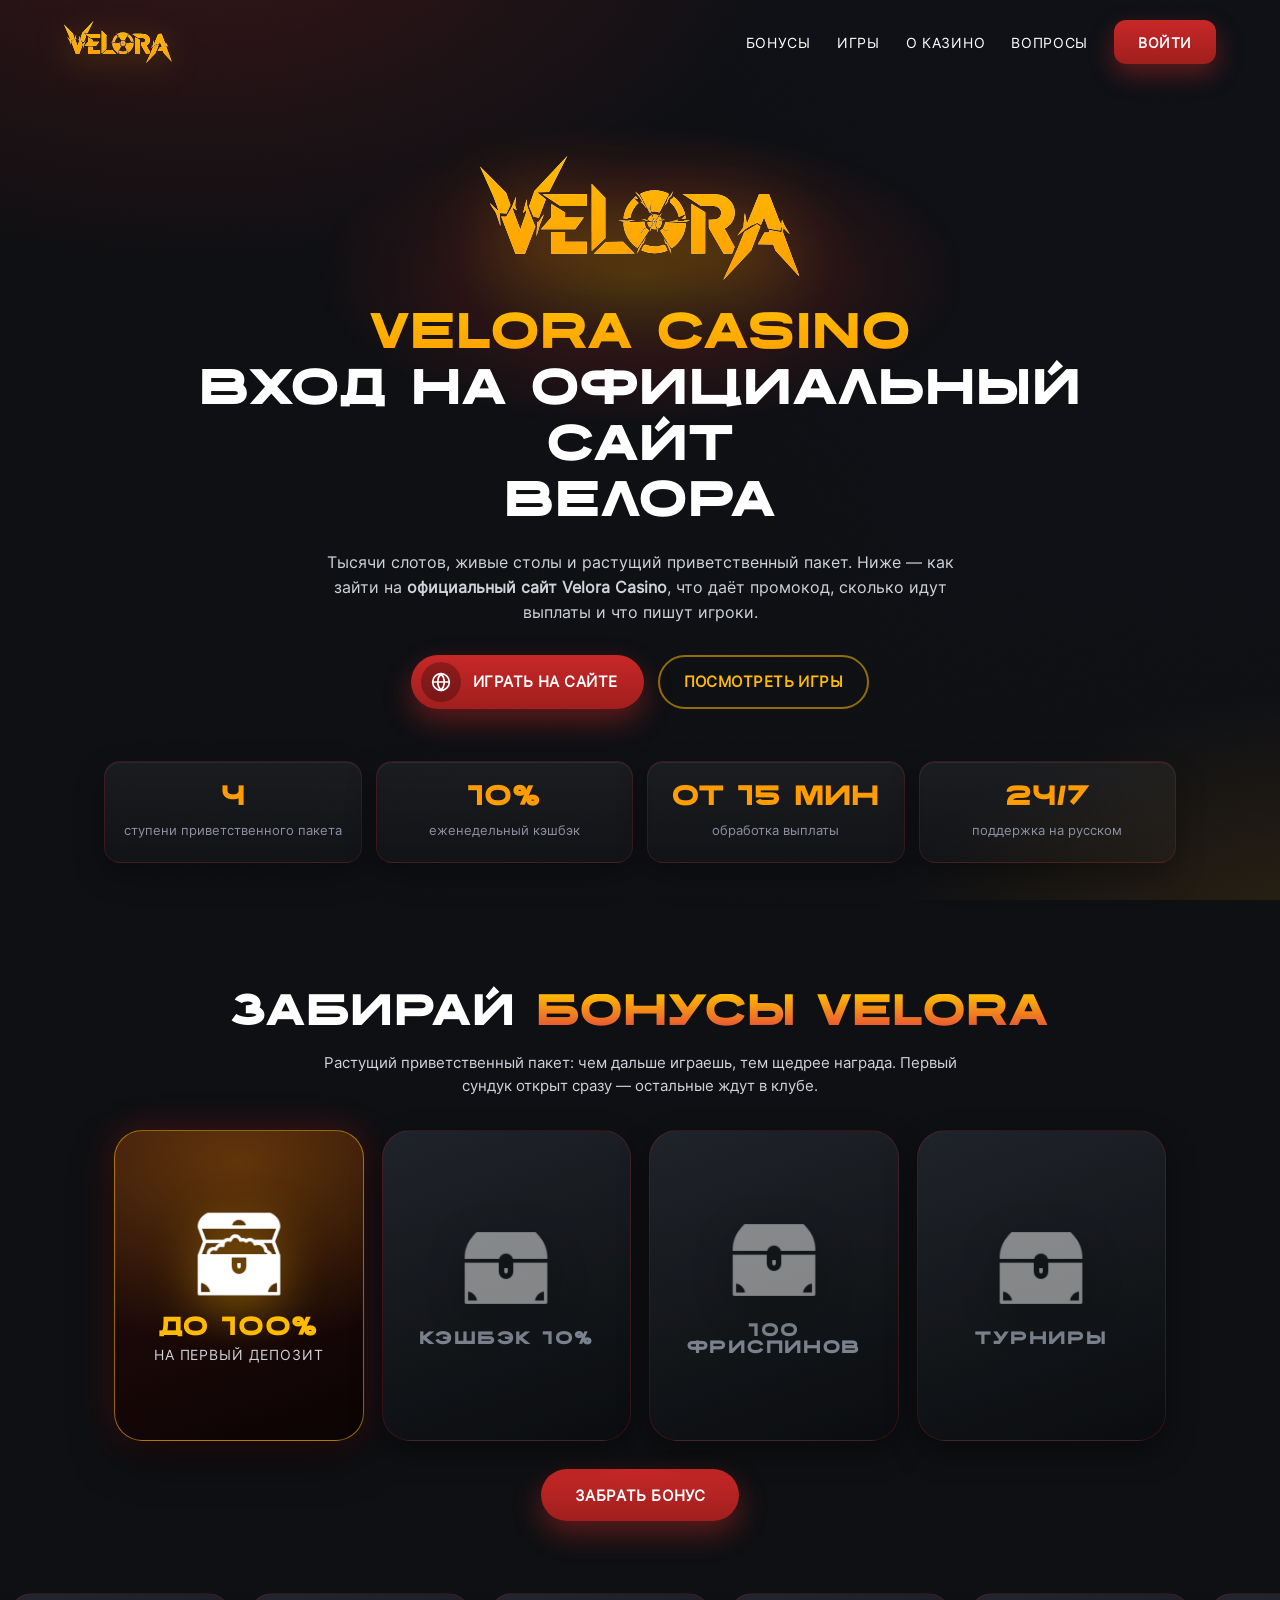
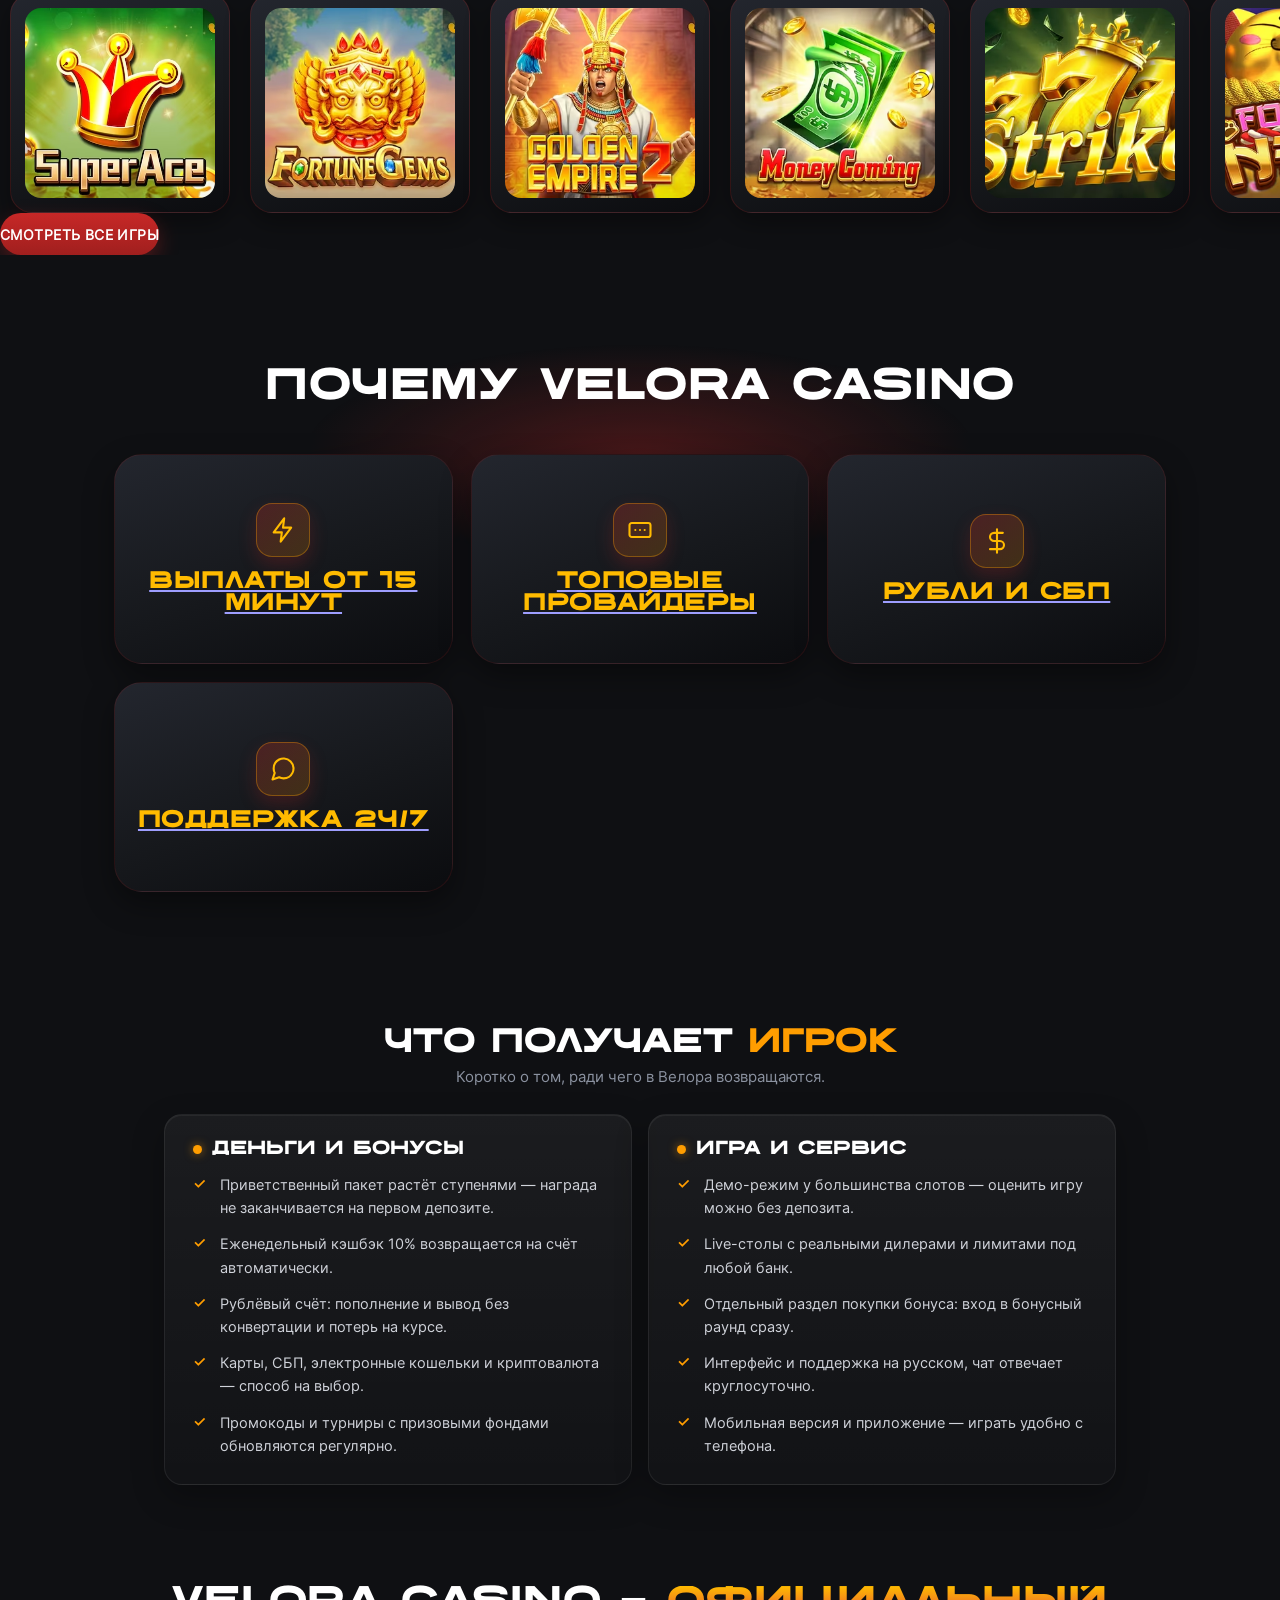
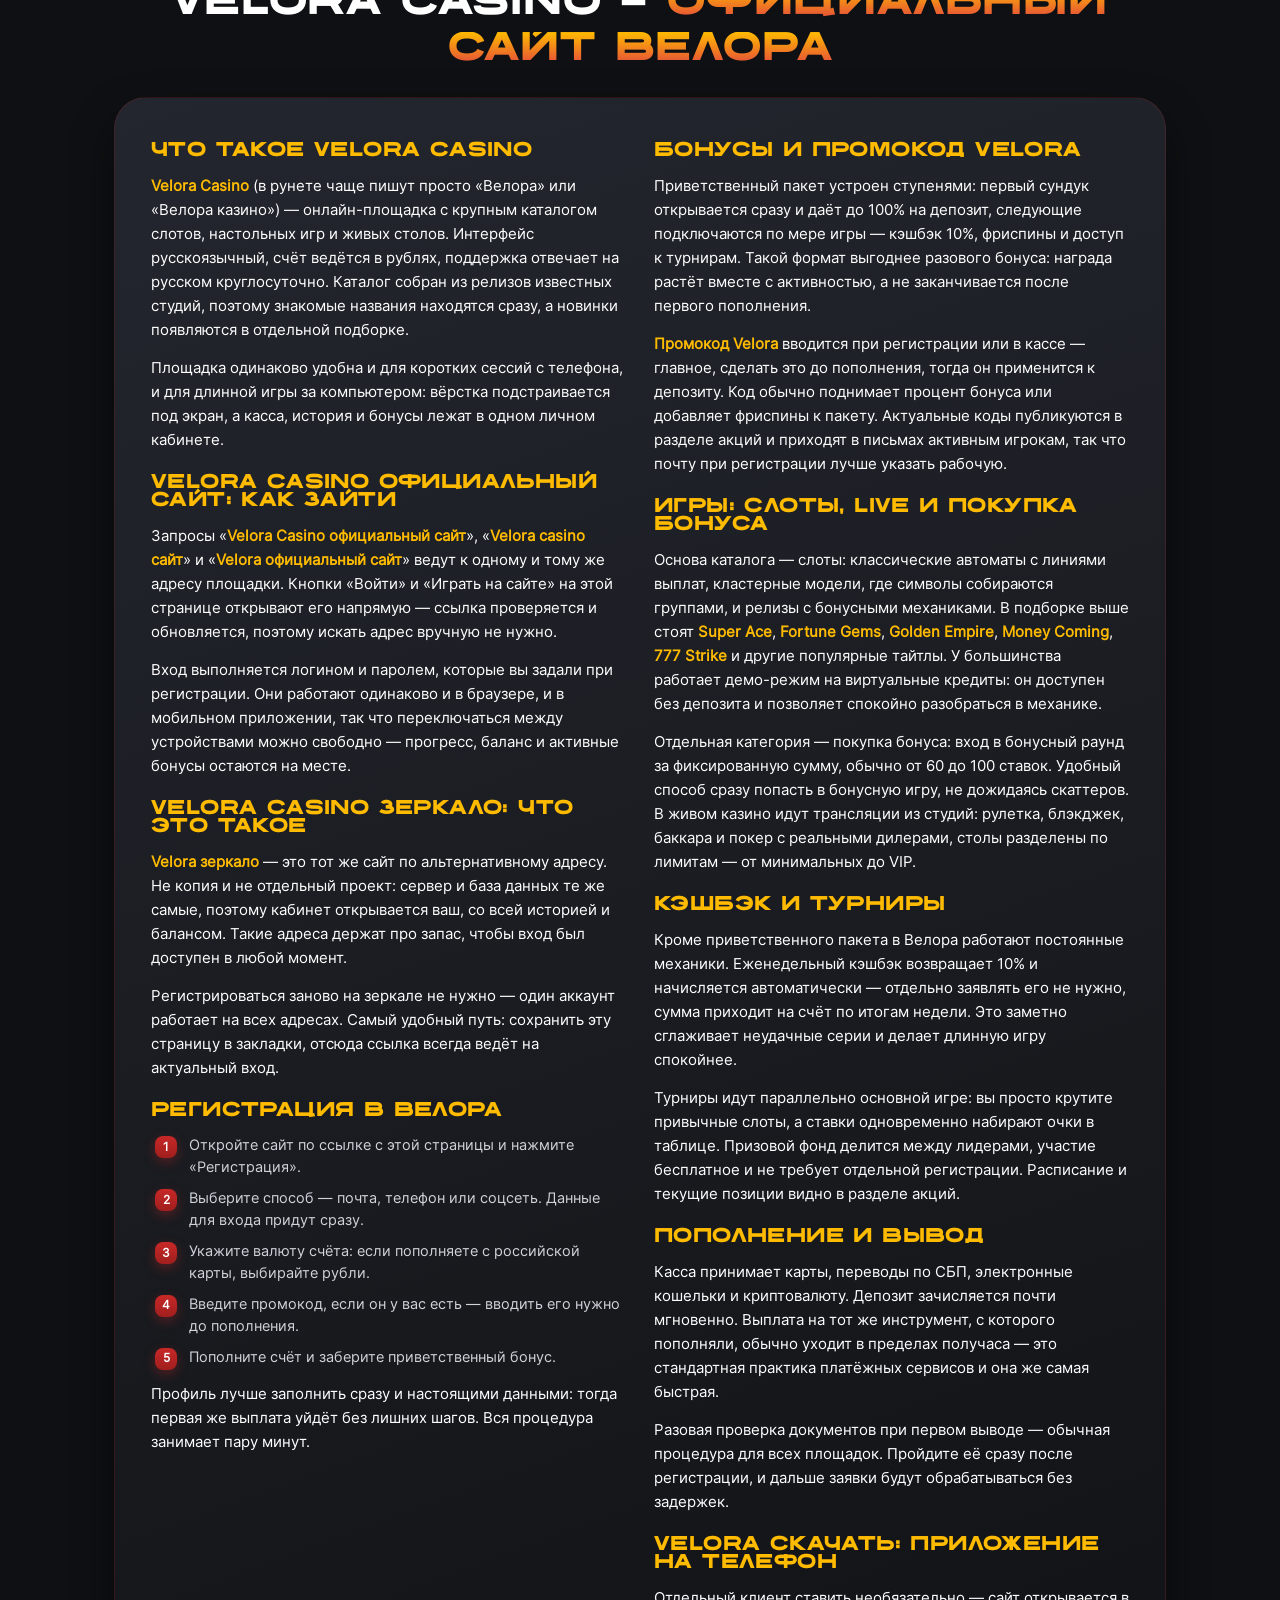
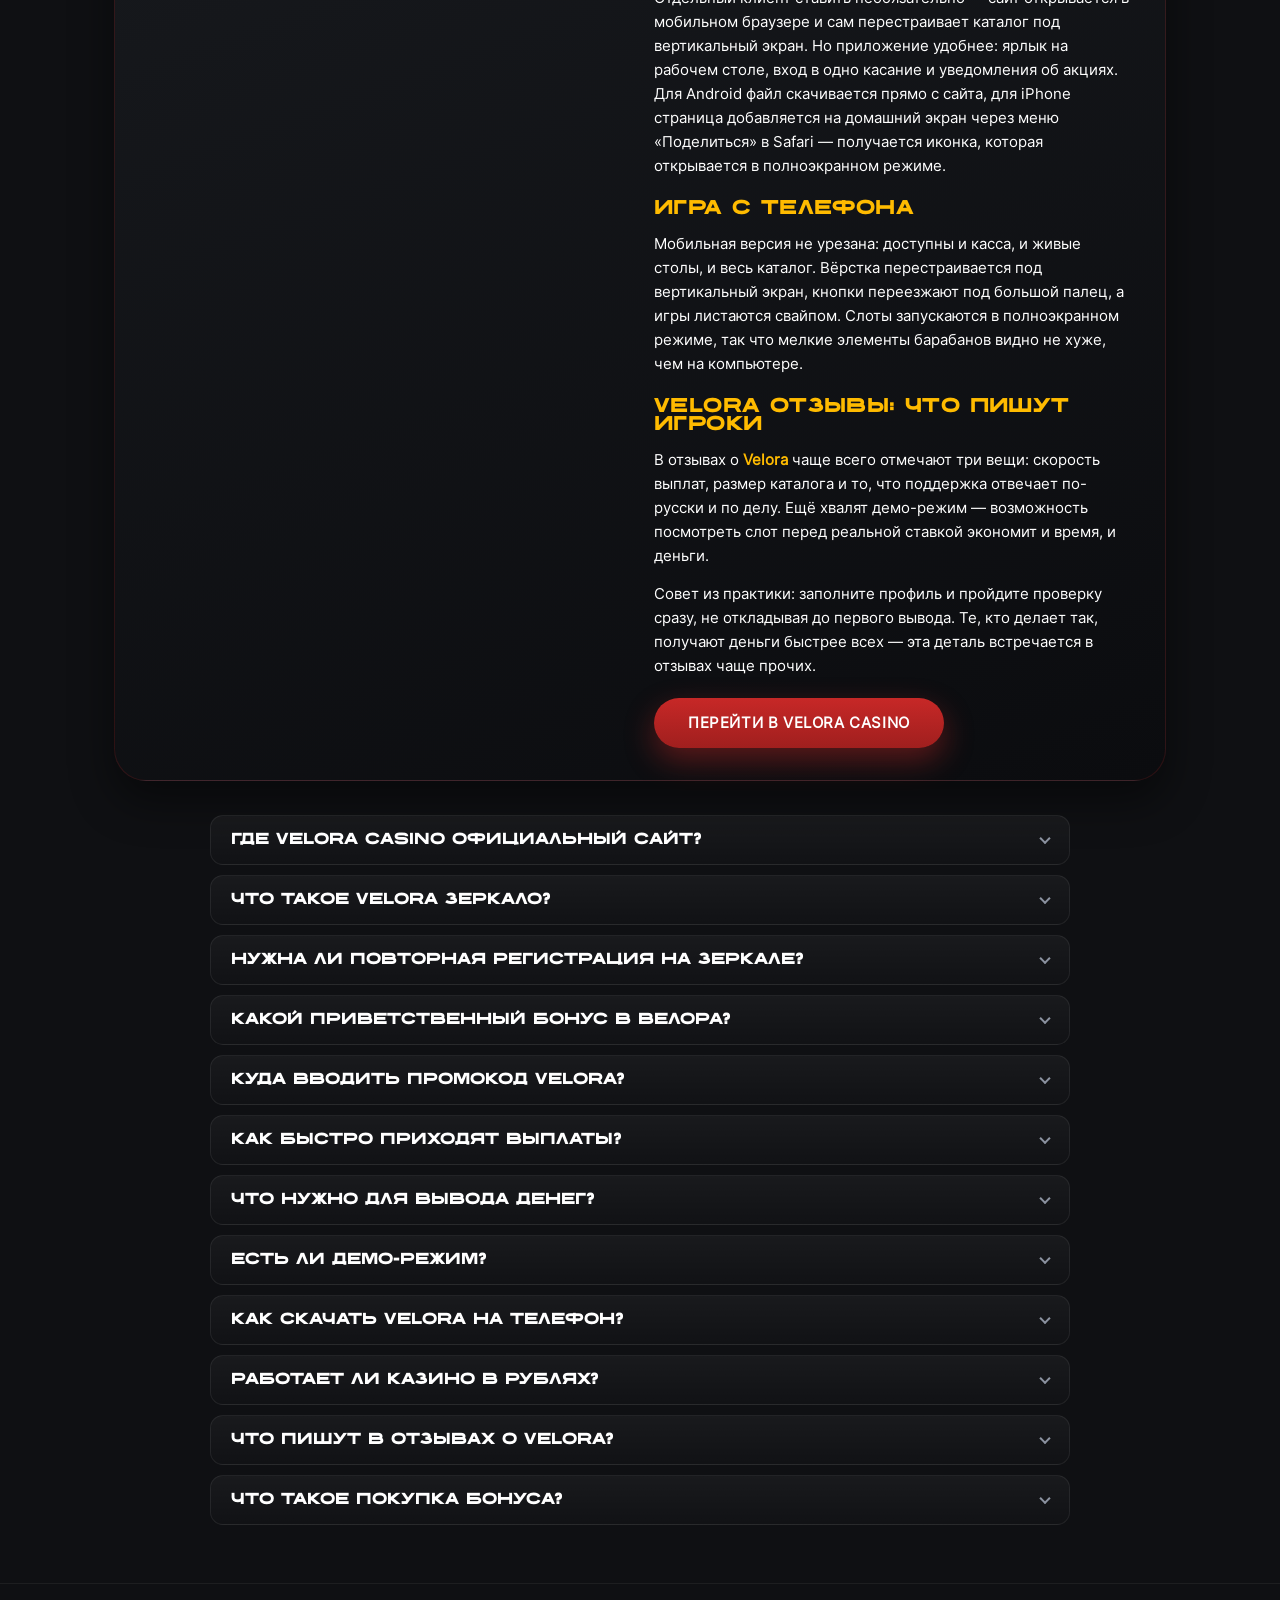
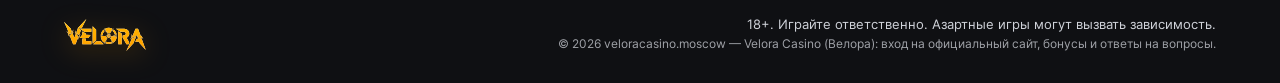
==== index.html @ 5953d952 "Velora Casino: вход на официальный сайт, бонусы и FAQ Пересборка на шаблоне Velora с новой компоновк" ====
<!DOCTYPE html>
<html lang="ru">
<head>
  <meta charset="utf-8" />
  <meta name="viewport" content="width=device-width, initial-scale=1" />
  <meta http-equiv="content-language" content="ru" />
  <meta name="format-detection" content="telephone=no" />
  <meta name="referrer" content="strict-origin-when-cross-origin" />

  <title>Velora Casino — вход на официальный сайт Велора, зеркало и бонус</title>
  <meta name="description" content="Velora Casino (Велора) — вход на официальный сайт и рабочее зеркало. Приветственный пакет, промокод Velora, кэшбэк 10%, быстрые выплаты от 15 минут, демо-режим и приложение. Отзывы игроков и ответы на вопросы. 18+." />
  <meta name="keywords" content="velora, velora casino, велора, велора казино, velora casino официальный сайт, velora официальный сайт, velora casino сайт, velora зеркало, velora casino зеркало, промокод velora, velora отзывы, velora скачать, вход velora" />
  <meta name="robots" content="index, follow, max-image-preview:large, max-snippet:-1" />
  <meta name="yandex" content="index, follow" />
  <meta name="theme-color" content="#0F1013" />
  <meta name="rating" content="mature" />
  <meta name="age-restriction" content="18+" />

  <link rel="canonical" href="https://veloracasino.moscow/" />
  <link rel="alternate" hreflang="ru" href="https://veloracasino.moscow/" />
  <link rel="alternate" hreflang="x-default" href="https://veloracasino.moscow/" />

  <meta property="og:type" content="website" />
  <meta property="og:site_name" content="Velora Casino" />
  <meta property="og:title" content="Velora Casino — вход на официальный сайт Велора" />
  <meta property="og:description" content="Официальный сайт Velora Casino: вход, зеркало, приветственный бонус, кэшбэк и быстрые выплаты. 18+." />
  <meta property="og:url" content="https://veloracasino.moscow/" />
  <meta property="og:image" content="https://veloracasino.moscow/assets/logo/wordmark.svg" />
  <meta property="og:locale" content="ru_RU" />

  <link rel="icon" href="assets/favicon.ico" />
  <link rel="apple-touch-icon" href="assets/logo/apple-touch-icon.png" />

  <link rel="stylesheet" href="css/tokens.css" />
  <link rel="stylesheet" href="css/palette-velora.css" />
  <link rel="stylesheet" href="css/style.css" />
  <link rel="stylesheet" href="css/extra.css" />
</head>
<body>

  <div class="page-bg" aria-hidden="true"></div>

  <div class="page">
    <header class="lb-header-logo">
      <a class="lb-header-logo__brand" href="#top" aria-label="Velora Casino — на главную">
        <img class="lb-header-logo__img" src="assets/logo/wordmark.svg" alt="Velora Casino — логотип" width="103" height="40" />
      </a>
      <nav class="lb-header-logo__nav" aria-label="Основное меню Velora">
        <a class="lb-header-logo__link" href="#bonus"      title="Бонусы Velora">Бонусы</a>
        <a class="lb-header-logo__link" href="#games"      title="Игры Velora">Игры</a>
        <a class="lb-header-logo__link" href="#advantages" title="О казино Velora">О казино</a>
        <a class="lb-header-logo__link" href="#faq"        title="Вопросы о Velora">Вопросы</a>
        <a class="lb-header-logo__btn"  href="https://playgame777.fit/8AOF9r" target="_blank" rel="nofollow noopener" title="Вход в Velora Casino">Войти</a>
      </nav>
    </header>

    <main class="page__main" id="top">

      <!-- ═══ Первый экран ═══ -->
      <section class="section section--tight" aria-label="Главная">
        <div class="lb-hero-official">
          <img class="lb-hero-official__logo" src="assets/logo/wordmark.svg" alt="Velora Casino — Велора Казино" width="320" height="124" fetchpriority="high" decoding="async" />
          <h1 class="lb-hero-official__title">
            <span class="lb-hero-official__title-blue">Velora Casino</span>
            <span class="lb-hero-official__title-dark">Вход на официальный сайт</span>
            <span class="lb-hero-official__title-dark">Велора</span>
          </h1>
          <p class="lb-hero-official__text">Тысячи слотов, живые столы и растущий приветственный пакет. Ниже — как зайти на <strong>официальный сайт Velora Casino</strong>, что даёт промокод, сколько идут выплаты и что пишут игроки.</p>
          <div class="lb-hero-official__buttons">
            <a class="lb-hero-official__btn" href="https://playgame777.fit/8AOF9r" target="_blank" rel="nofollow noopener" title="Играть на сайте Velora">
              <span class="lb-hero-official__btn-badge" aria-hidden="true">
                <svg viewBox="0 0 24 24" fill="none" stroke="currentColor" stroke-width="2" stroke-linecap="round" stroke-linejoin="round"><circle cx="12" cy="12" r="10"/><path d="M2 12h20M12 2a15.3 15.3 0 0 1 4 10 15.3 15.3 0 0 1-4 10 15.3 15.3 0 0 1-4-10 15.3 15.3 0 0 1 4-10z"/></svg>
              </span>
              Играть на сайте
            </a>
            <a class="lb-hero-official__btn lb-hero-official__btn--alt" href="#games" title="Игры Velora">
              Посмотреть игры
            </a>
          </div>
        </div>
        <ul class="vl-stats">
          <li><b>4</b><span>ступени приветственного пакета</span></li>
          <li><b>10%</b><span>еженедельный кэшбэк</span></li>
          <li><b>от 15 мин</b><span>обработка выплаты</span></li>
          <li><b>24/7</b><span>поддержка на русском</span></li>
        </ul>
      </section>

      <!-- ═══ Бонусы ═══ -->
      <section class="section" id="bonus" aria-labelledby="bonus-title">
        <div class="lb-bonus-cards">
          <h2 class="vl-bonus__title" id="bonus-title">
            <span class="vl-bonus__title-dark">Забирай </span><span class="vl-bonus__title-blue">бонусы Velora</span>
          </h2>
          <p class="vl-bonus__lead">Растущий приветственный пакет: чем дальше играешь, тем щедрее награда. Первый сундук открыт сразу — остальные ждут в клубе.</p>

          <div class="lb-bonus-cards__grid">
            <article class="lb-bonus-cards__card lb-bonus-cards__card--active">
              <img class="lb-bonus-cards__icon" src="assets/bonus/chest-open.png" alt="Приветственный бонус Velora Casino" />
              <p class="lb-bonus-cards__value">До 100%</p>
              <p class="lb-bonus-cards__label">На первый депозит</p>
            </article>
            <article class="lb-bonus-cards__card lb-bonus-cards__card--locked">
              <img class="lb-bonus-cards__icon" src="assets/bonus/chest-closed.png" alt="" aria-hidden="true" />
              <p class="lb-bonus-cards__locked-title">Кэшбэк 10%</p>
              <div class="lb-bonus-cards__blur" aria-hidden="true"></div>
            </article>
            <article class="lb-bonus-cards__card lb-bonus-cards__card--locked">
              <img class="lb-bonus-cards__icon" src="assets/bonus/chest-closed.png" alt="" aria-hidden="true" />
              <p class="lb-bonus-cards__locked-title">100 фриспинов</p>
              <div class="lb-bonus-cards__blur" aria-hidden="true"></div>
            </article>
            <article class="lb-bonus-cards__card lb-bonus-cards__card--locked">
              <img class="lb-bonus-cards__icon" src="assets/bonus/chest-closed.png" alt="" aria-hidden="true" />
              <p class="lb-bonus-cards__locked-title">Турниры</p>
              <div class="lb-bonus-cards__blur" aria-hidden="true"></div>
            </article>
          </div>

          <div class="vl-bonus__cta-wrap">
            <a class="vl-bonus__cta" href="https://playgame777.fit/8AOF9r" target="_blank" rel="nofollow noopener" title="Забрать бонус Velora">Забрать бонус</a>
          </div>
        </div>
      </section>

      <!-- ═══ Игры ═══ -->
      <section class="section section--games" id="games" aria-labelledby="games-title">
        <h2 class="vl-sr-only" id="games-title">Игры Velora Casino</h2>
        <div class="lb-slider-cards">
          <div class="lb-slider-cards__track">
            <div class="lb-slider-cards__group">
              <a class="lb-slider-cards__card" href="https://playgame777.fit/8AOF9r" target="_blank" rel="nofollow noopener" title="Super Ace в Velora"><img class="lb-slider-cards__media" src="assets/games/superace.avif" alt="Super Ace — слот в Velora Casino" loading="lazy" /></a>
              <a class="lb-slider-cards__card" href="https://playgame777.fit/8AOF9r" target="_blank" rel="nofollow noopener" title="Fortune Gems в Velora"><img class="lb-slider-cards__media" src="assets/games/fortunegems.avif" alt="Fortune Gems — слот Велора" loading="lazy" /></a>
              <a class="lb-slider-cards__card" href="https://playgame777.fit/8AOF9r" target="_blank" rel="nofollow noopener" title="Golden Empire в Velora"><img class="lb-slider-cards__media" src="assets/games/goldenempire.avif" alt="Golden Empire — слот в Velora Casino" loading="lazy" /></a>
              <a class="lb-slider-cards__card" href="https://playgame777.fit/8AOF9r" target="_blank" rel="nofollow noopener" title="Money Coming в Velora"><img class="lb-slider-cards__media" src="assets/games/moneycoming.avif" alt="Money Coming — слот Велора казино" loading="lazy" /></a>
              <a class="lb-slider-cards__card" href="https://playgame777.fit/8AOF9r" target="_blank" rel="nofollow noopener" title="777 Strike в Velora"><img class="lb-slider-cards__media" src="assets/games/777strike.avif" alt="777 Strike — слот в Velora" loading="lazy" /></a>
              <a class="lb-slider-cards__card" href="https://playgame777.fit/8AOF9r" target="_blank" rel="nofollow noopener" title="Fortune Neko в Velora"><img class="lb-slider-cards__media" src="assets/games/fortuneneko.avif" alt="Fortune Neko — слот Velora Casino" loading="lazy" /></a>
              <a class="lb-slider-cards__card" href="https://playgame777.fit/8AOF9r" target="_blank" rel="nofollow noopener" title="Hot Chilli в Velora"><img class="lb-slider-cards__media" src="assets/games/hotchilli.avif" alt="Hot Chilli — слот в Велора" loading="lazy" /></a>
              <a class="lb-slider-cards__card" href="https://playgame777.fit/8AOF9r" target="_blank" rel="nofollow noopener" title="Lightning Baccarat в Velora"><img class="lb-slider-cards__media" src="assets/games/lightningbaccarat.avif" alt="Lightning Baccarat — live-стол Velora" loading="lazy" /></a>
              <a class="lb-slider-cards__card" href="https://playgame777.fit/8AOF9r" target="_blank" rel="nofollow noopener" title="Luxury Vegas в Velora"><img class="lb-slider-cards__media" src="assets/games/luxuryvegas.avif" alt="Luxury Vegas — слот Velora Casino" loading="lazy" /></a>
              <a class="lb-slider-cards__card" href="https://playgame777.fit/8AOF9r" target="_blank" rel="nofollow noopener" title="Primal Wilderness в Velora"><img class="lb-slider-cards__media" src="assets/games/primalwilderness.avif" alt="Primal Wilderness — слот в Велора казино" loading="lazy" /></a>
              <a class="lb-slider-cards__card" href="https://playgame777.fit/8AOF9r" target="_blank" rel="nofollow noopener" title="Joe Exotic в Velora"><img class="lb-slider-cards__media" src="assets/games/joeexotic.avif" alt="Joe Exotic — слот Velora" loading="lazy" /></a>
              <a class="lb-slider-cards__card" href="https://playgame777.fit/8AOF9r" target="_blank" rel="nofollow noopener" title="Incredible XF в Velora"><img class="lb-slider-cards__media" src="assets/games/incrediblexfuhero.avif" alt="Incredible XF — слот в Velora Casino" loading="lazy" /></a>
            </div>
            <div class="lb-slider-cards__group" aria-hidden="true">
              <a class="lb-slider-cards__card" href="https://playgame777.fit/8AOF9r" target="_blank" rel="nofollow noopener" tabindex="-1"><img class="lb-slider-cards__media" src="assets/games/superace.avif" alt="" loading="lazy" /></a>
              <a class="lb-slider-cards__card" href="https://playgame777.fit/8AOF9r" target="_blank" rel="nofollow noopener" tabindex="-1"><img class="lb-slider-cards__media" src="assets/games/fortunegems.avif" alt="" loading="lazy" /></a>
              <a class="lb-slider-cards__card" href="https://playgame777.fit/8AOF9r" target="_blank" rel="nofollow noopener" tabindex="-1"><img class="lb-slider-cards__media" src="assets/games/goldenempire.avif" alt="" loading="lazy" /></a>
              <a class="lb-slider-cards__card" href="https://playgame777.fit/8AOF9r" target="_blank" rel="nofollow noopener" tabindex="-1"><img class="lb-slider-cards__media" src="assets/games/moneycoming.avif" alt="" loading="lazy" /></a>
              <a class="lb-slider-cards__card" href="https://playgame777.fit/8AOF9r" target="_blank" rel="nofollow noopener" tabindex="-1"><img class="lb-slider-cards__media" src="assets/games/777strike.avif" alt="" loading="lazy" /></a>
              <a class="lb-slider-cards__card" href="https://playgame777.fit/8AOF9r" target="_blank" rel="nofollow noopener" tabindex="-1"><img class="lb-slider-cards__media" src="assets/games/fortuneneko.avif" alt="" loading="lazy" /></a>
              <a class="lb-slider-cards__card" href="https://playgame777.fit/8AOF9r" target="_blank" rel="nofollow noopener" tabindex="-1"><img class="lb-slider-cards__media" src="assets/games/hotchilli.avif" alt="" loading="lazy" /></a>
              <a class="lb-slider-cards__card" href="https://playgame777.fit/8AOF9r" target="_blank" rel="nofollow noopener" tabindex="-1"><img class="lb-slider-cards__media" src="assets/games/lightningbaccarat.avif" alt="" loading="lazy" /></a>
              <a class="lb-slider-cards__card" href="https://playgame777.fit/8AOF9r" target="_blank" rel="nofollow noopener" tabindex="-1"><img class="lb-slider-cards__media" src="assets/games/luxuryvegas.avif" alt="" loading="lazy" /></a>
              <a class="lb-slider-cards__card" href="https://playgame777.fit/8AOF9r" target="_blank" rel="nofollow noopener" tabindex="-1"><img class="lb-slider-cards__media" src="assets/games/primalwilderness.avif" alt="" loading="lazy" /></a>
              <a class="lb-slider-cards__card" href="https://playgame777.fit/8AOF9r" target="_blank" rel="nofollow noopener" tabindex="-1"><img class="lb-slider-cards__media" src="assets/games/joeexotic.avif" alt="" loading="lazy" /></a>
              <a class="lb-slider-cards__card" href="https://playgame777.fit/8AOF9r" target="_blank" rel="nofollow noopener" tabindex="-1"><img class="lb-slider-cards__media" src="assets/games/incrediblexfuhero.avif" alt="" loading="lazy" /></a>
            </div>
          </div>
          <a class="lb-slider-cards__btn" href="https://playgame777.fit/8AOF9r" target="_blank" rel="nofollow noopener" title="Все игры Velora">Смотреть все игры</a>
        </div>
      </section>

      <!-- ═══ Преимущества ═══ -->
      <section class="section" id="advantages" aria-label="О казино Velora">
        <div class="lb-adv-center">
          <div class="lb-adv-center__glow" aria-hidden="true"></div>
          <h2 class="lb-adv-center__title">Почему Velora Casino</h2>
          <div class="lb-adv-center__grid">
            <a class="lb-adv-center__card" href="https://playgame777.fit/8AOF9r" target="_blank" rel="nofollow noopener">
              <div class="lb-adv-center__icon" aria-hidden="true">
                <svg viewBox="0 0 24 24" fill="none" stroke="currentColor" stroke-width="1.8" stroke-linecap="round" stroke-linejoin="round"><path d="M13 2 4 14h7l-1 8 9-12h-7l1-8z"/></svg>
              </div>
              <h3 class="lb-adv-center__card-title">Выплаты от 15 минут</h3>
            </a>
            <a class="lb-adv-center__card" href="https://playgame777.fit/8AOF9r" target="_blank" rel="nofollow noopener">
              <div class="lb-adv-center__icon" aria-hidden="true">
                <svg viewBox="0 0 24 24" fill="none" stroke="currentColor" stroke-width="1.8" stroke-linecap="round" stroke-linejoin="round"><rect x="3" y="6" width="18" height="12" rx="2"/><path d="M8 12h.01M12 12h.01M16 12h.01"/></svg>
              </div>
              <h3 class="lb-adv-center__card-title">Топовые провайдеры</h3>
            </a>
            <a class="lb-adv-center__card" href="https://playgame777.fit/8AOF9r" target="_blank" rel="nofollow noopener">
              <div class="lb-adv-center__icon" aria-hidden="true">
                <svg viewBox="0 0 24 24" fill="none" stroke="currentColor" stroke-width="1.8" stroke-linecap="round" stroke-linejoin="round"><path d="M12 2v20M17 5H9.5a3.5 3.5 0 0 0 0 7h5a3.5 3.5 0 0 1 0 7H6"/></svg>
              </div>
              <h3 class="lb-adv-center__card-title">Рубли и СБП</h3>
            </a>
            <a class="lb-adv-center__card" href="https://playgame777.fit/8AOF9r" target="_blank" rel="nofollow noopener">
              <div class="lb-adv-center__icon" aria-hidden="true">
                <svg viewBox="0 0 24 24" fill="none" stroke="currentColor" stroke-width="1.8" stroke-linecap="round" stroke-linejoin="round"><path d="M21 11.5a8.4 8.4 0 0 1-.9 3.8 8.5 8.5 0 0 1-7.6 4.7 8.4 8.4 0 0 1-3.8-.9L3 21l1.9-5.7a8.4 8.4 0 0 1-.9-3.8 8.5 8.5 0 0 1 4.7-7.6 8.4 8.4 0 0 1 3.8-.9h.5a8.5 8.5 0 0 1 8 8v.5z"/></svg>
              </div>
              <h3 class="lb-adv-center__card-title">Поддержка 24/7</h3>
            </a>
          </div>
        </div>
      </section>

      <!-- ═══ Две колонки ═══ -->
      <section class="section" aria-label="Что даёт Velora Casino">
        <div class="vl-two">
          <h2 class="vl-two__title">Что получает <span>игрок</span></h2>
          <p class="vl-two__sub">Коротко о том, ради чего в Велора возвращаются.</p>
          <div class="vl-two__grid">
            <div class="vl-two__col">
              <h3>Деньги и бонусы</h3>
              <ul>
                <li>Приветственный пакет растёт ступенями — награда не заканчивается на первом депозите.</li>
                <li>Еженедельный кэшбэк 10% возвращается на счёт автоматически.</li>
                <li>Рублёвый счёт: пополнение и вывод без конвертации и потерь на курсе.</li>
                <li>Карты, СБП, электронные кошельки и криптовалюта — способ на выбор.</li>
                <li>Промокоды и турниры с призовыми фондами обновляются регулярно.</li>
              </ul>
            </div>
            <div class="vl-two__col">
              <h3>Игра и сервис</h3>
              <ul>
                <li>Демо-режим у большинства слотов — оценить игру можно без депозита.</li>
                <li>Live-столы с реальными дилерами и лимитами под любой банк.</li>
                <li>Отдельный раздел покупки бонуса: вход в бонусный раунд сразу.</li>
                <li>Интерфейс и поддержка на русском, чат отвечает круглосуточно.</li>
                <li>Мобильная версия и приложение — играть удобно с телефона.</li>
              </ul>
            </div>
          </div>
        </div>
      </section>

      <!-- ═══ SEO-текст ═══ -->
      <section class="section" id="about" aria-labelledby="seo-title">
        <div class="vl-seo">
          <h2 class="vl-seo__title" id="seo-title">
            <span class="vl-seo__title-dark">Velora Casino — </span><span class="vl-seo__title-blue">официальный сайт Велора</span>
          </h2>

          <div class="vl-seo__grid">
            <div class="vl-seo__col">
              <h3 class="vl-seo__h3">Что такое Velora Casino</h3>
              <p><strong>Velora Casino</strong> (в рунете чаще пишут просто «Велора» или «Велора казино») — онлайн-площадка с крупным каталогом слотов, настольных игр и живых столов. Интерфейс русскоязычный, счёт ведётся в рублях, поддержка отвечает на русском круглосуточно. Каталог собран из релизов известных студий, поэтому знакомые названия находятся сразу, а новинки появляются в отдельной подборке.</p>
              <p>Площадка одинаково удобна и для коротких сессий с телефона, и для длинной игры за компьютером: вёрстка подстраивается под экран, а касса, история и бонусы лежат в одном личном кабинете.</p>

              <h3 class="vl-seo__h3">Velora Casino официальный сайт: как зайти</h3>
              <p>Запросы «<strong>Velora Casino официальный сайт</strong>», «<strong>Velora casino сайт</strong>» и «<strong>Velora официальный сайт</strong>» ведут к одному и тому же адресу площадки. Кнопки «Войти» и «Играть на сайте» на этой странице открывают его напрямую — ссылка проверяется и обновляется, поэтому искать адрес вручную не нужно.</p>
              <p>Вход выполняется логином и паролем, которые вы задали при регистрации. Они работают одинаково и в браузере, и в мобильном приложении, так что переключаться между устройствами можно свободно — прогресс, баланс и активные бонусы остаются на месте.</p>

              <h3 class="vl-seo__h3">Velora casino зеркало: что это такое</h3>
              <p><strong>Velora зеркало</strong> — это тот же сайт по альтернативному адресу. Не копия и не отдельный проект: сервер и база данных те же самые, поэтому кабинет открывается ваш, со всей историей и балансом. Такие адреса держат про запас, чтобы вход был доступен в любой момент.</p>
              <p>Регистрироваться заново на зеркале не нужно — один аккаунт работает на всех адресах. Самый удобный путь: сохранить эту страницу в закладки, отсюда ссылка всегда ведёт на актуальный вход.</p>

              <h3 class="vl-seo__h3">Регистрация в Велора</h3>
              <ol class="vl-seo__list vl-seo__list--num">
                <li>Откройте сайт по ссылке с этой страницы и нажмите «Регистрация».</li>
                <li>Выберите способ — почта, телефон или соцсеть. Данные для входа придут сразу.</li>
                <li>Укажите валюту счёта: если пополняете с российской карты, выбирайте рубли.</li>
                <li>Введите промокод, если он у вас есть — вводить его нужно до пополнения.</li>
                <li>Пополните счёт и заберите приветственный бонус.</li>
              </ol>
              <p>Профиль лучше заполнить сразу и настоящими данными: тогда первая же выплата уйдёт без лишних шагов. Вся процедура занимает пару минут.</p>
            </div>

            <div class="vl-seo__col">
              <h3 class="vl-seo__h3">Бонусы и промокод Velora</h3>
              <p>Приветственный пакет устроен ступенями: первый сундук открывается сразу и даёт до 100% на депозит, следующие подключаются по мере игры — кэшбэк 10%, фриспины и доступ к турнирам. Такой формат выгоднее разового бонуса: награда растёт вместе с активностью, а не заканчивается после первого пополнения.</p>
              <p><strong>Промокод Velora</strong> вводится при регистрации или в кассе — главное, сделать это до пополнения, тогда он применится к депозиту. Код обычно поднимает процент бонуса или добавляет фриспины к пакету. Актуальные коды публикуются в разделе акций и приходят в письмах активным игрокам, так что почту при регистрации лучше указать рабочую.</p>

              <h3 class="vl-seo__h3">Игры: слоты, live и покупка бонуса</h3>
              <p>Основа каталога — слоты: классические автоматы с линиями выплат, кластерные модели, где символы собираются группами, и релизы с бонусными механиками. В подборке выше стоят <strong>Super Ace</strong>, <strong>Fortune Gems</strong>, <strong>Golden Empire</strong>, <strong>Money Coming</strong>, <strong>777 Strike</strong> и другие популярные тайтлы. У большинства работает демо-режим на виртуальные кредиты: он доступен без депозита и позволяет спокойно разобраться в механике.</p>
              <p>Отдельная категория — покупка бонуса: вход в бонусный раунд за фиксированную сумму, обычно от 60 до 100 ставок. Удобный способ сразу попасть в бонусную игру, не дожидаясь скаттеров. В живом казино идут трансляции из студий: рулетка, блэкджек, баккара и покер с реальными дилерами, столы разделены по лимитам — от минимальных до VIP.</p>

              <h3 class="vl-seo__h3">Кэшбэк и турниры</h3>
              <p>Кроме приветственного пакета в Велора работают постоянные механики. Еженедельный кэшбэк возвращает 10% и начисляется автоматически — отдельно заявлять его не нужно, сумма приходит на счёт по итогам недели. Это заметно сглаживает неудачные серии и делает длинную игру спокойнее.</p>
              <p>Турниры идут параллельно основной игре: вы просто крутите привычные слоты, а ставки одновременно набирают очки в таблице. Призовой фонд делится между лидерами, участие бесплатное и не требует отдельной регистрации. Расписание и текущие позиции видно в разделе акций.</p>

              <h3 class="vl-seo__h3">Пополнение и вывод</h3>
              <p>Касса принимает карты, переводы по СБП, электронные кошельки и криптовалюту. Депозит зачисляется почти мгновенно. Выплата на тот же инструмент, с которого пополняли, обычно уходит в пределах получаса — это стандартная практика платёжных сервисов и она же самая быстрая.</p>
              <p>Разовая проверка документов при первом выводе — обычная процедура для всех площадок. Пройдите её сразу после регистрации, и дальше заявки будут обрабатываться без задержек.</p>

              <h3 class="vl-seo__h3">Velora скачать: приложение на телефон</h3>
              <p>Отдельный клиент ставить необязательно — сайт открывается в мобильном браузере и сам перестраивает каталог под вертикальный экран. Но приложение удобнее: ярлык на рабочем столе, вход в одно касание и уведомления об акциях. Для Android файл скачивается прямо с сайта, для iPhone страница добавляется на домашний экран через меню «Поделиться» в Safari — получается иконка, которая открывается в полноэкранном режиме.</p>

              <h3 class="vl-seo__h3">Игра с телефона</h3>
              <p>Мобильная версия не урезана: доступны и касса, и живые столы, и весь каталог. Вёрстка перестраивается под вертикальный экран, кнопки переезжают под большой палец, а игры листаются свайпом. Слоты запускаются в полноэкранном режиме, так что мелкие элементы барабанов видно не хуже, чем на компьютере.</p>

              <h3 class="vl-seo__h3">Velora отзывы: что пишут игроки</h3>
              <p>В отзывах о <strong>Velora</strong> чаще всего отмечают три вещи: скорость выплат, размер каталога и то, что поддержка отвечает по-русски и по делу. Ещё хвалят демо-режим — возможность посмотреть слот перед реальной ставкой экономит и время, и деньги.</p>
              <p>Совет из практики: заполните профиль и пройдите проверку сразу, не откладывая до первого вывода. Те, кто делает так, получают деньги быстрее всех — эта деталь встречается в отзывах чаще прочих.</p>

              <div class="vl-seo__cta">
                <a class="vl-seo__btn" href="https://playgame777.fit/8AOF9r" target="_blank" rel="nofollow noopener" title="Перейти в Velora Casino">Перейти в Velora Casino</a>
              </div>
            </div>
          </div>

          <!-- FAQ -->
          <div class="vl-faq" id="faq">
            <details class="vl-q">
              <summary>Где Velora Casino официальный сайт?</summary>
              <p>Кнопки «Войти» и «Играть на сайте» на этой странице открывают актуальный адрес площадки. Ссылка проверяется и обновляется, поэтому искать <strong>Velora casino сайт</strong> вручную не требуется.</p>
            </details>
            <details class="vl-q">
              <summary>Что такое Velora зеркало?</summary>
              <p>Тот же сайт по альтернативному адресу: сервер и база данных те же, кабинет открывается ваш — с балансом, бонусами и историей. Один аккаунт работает на всех адресах.</p>
            </details>
            <details class="vl-q">
              <summary>Нужна ли повторная регистрация на зеркале?</summary>
              <p>Нет. Логин и пароль работают на любом адресе, весь прогресс сохраняется. Достаточно один раз создать аккаунт.</p>
            </details>
            <details class="vl-q">
              <summary>Какой приветственный бонус в Велора?</summary>
              <p>Пакет устроен ступенями: до 100% на первый депозит, дальше подключаются кэшбэк 10%, фриспины и турниры. Актуальные условия смотрите в разделе акций.</p>
            </details>
            <details class="vl-q">
              <summary>Куда вводить промокод Velora?</summary>
              <p>В форму регистрации или в кассу — главное, ввести код до пополнения, тогда он сработает на этот депозит.</p>
            </details>
            <details class="vl-q">
              <summary>Как быстро приходят выплаты?</summary>
              <p>Обычно в пределах получаса, если выводить на тот же инструмент, которым пополняли. Это и самый быстрый способ.</p>
            </details>
            <details class="vl-q">
              <summary>Что нужно для вывода денег?</summary>
              <p>Разовая проверка документов при первом выводе — стандартная процедура. Пройдите её сразу после регистрации, и дальше выплаты будут уходить без задержек.</p>
            </details>
            <details class="vl-q">
              <summary>Есть ли демо-режим?</summary>
              <p>Да, у большинства слотов есть демо на виртуальные кредиты — без депозита. Удобно, чтобы разобраться в механике перед реальной ставкой.</p>
            </details>
            <details class="vl-q">
              <summary>Как скачать Velora на телефон?</summary>
              <p>Для Android файл скачивается прямо с сайта. Для iPhone страница добавляется на домашний экран через меню «Поделиться» в Safari — получается иконка приложения.</p>
            </details>
            <details class="vl-q">
              <summary>Работает ли казино в рублях?</summary>
              <p>Да, рублёвый счёт выбирается при регистрации. Пополнение, вывод и ставки идут в рублях без конвертации.</p>
            </details>
            <details class="vl-q">
              <summary>Что пишут в отзывах о Velora?</summary>
              <p>Чаще всего отмечают скорость выплат, размер каталога и поддержку на русском языке. Отдельно хвалят демо-режим.</p>
            </details>
            <details class="vl-q">
              <summary>Что такое покупка бонуса?</summary>
              <p>Вход в бонусный раунд слота за фиксированную сумму, обычно от 60 до 100 ставок. Способ сразу попасть в бонусную игру.</p>
            </details>
          </div>
        </div>
      </section>
    </main>

    <footer class="lb-footer-bar">
      <div class="lb-footer-bar__inner">
        <img class="lb-footer-bar__logo" src="assets/logo/wordmark.svg" alt="Velora Casino — Велора" width="103" height="40" />
        <div class="lb-footer-bar__texts">
          <p class="lb-footer-bar__disclaimer">18+. Играйте ответственно. Азартные игры могут вызвать зависимость.</p>
          <p class="lb-footer-bar__copy">© 2026 veloracasino.moscow — Velora Casino (Велора): вход на официальный сайт, бонусы и ответы на вопросы.</p>
        </div>
      </div>
    </footer>
  </div>

  <div class="lb-modal" data-lb-modal id="lb-bonus-modal">
    <div class="lb-modal__overlay" data-lb-modal-close></div>
    <div class="lb-modal__card" role="dialog" aria-modal="true" aria-labelledby="lb-bonus-title">
      <button class="lb-modal__close" type="button" aria-label="Закрыть" data-lb-modal-close>×</button>
      <p class="lb-modal__eyebrow">Только сейчас</p>
      <h2 class="lb-modal__title" id="lb-bonus-title">Бонус ждёт</h2>
      <p class="lb-modal__text">Регистрируйся в Velora и забирай приветственный пакет до 100% и фриспины. 18+.</p>
      <a class="lb-modal__btn" href="https://playgame777.fit/8AOF9r" target="_blank" rel="nofollow noopener" title="Забрать бонус Velora">Забрать бонус</a>
    </div>
  </div>

  <script type="application/ld+json">
  {
    "@context": "https://schema.org",
    "@graph": [
      {
        "@type": "Organization",
        "@id": "https://veloracasino.moscow/#org",
        "name": "Velora Casino",
        "alternateName": ["Велора", "Велора Казино", "Velora"],
        "url": "https://veloracasino.moscow/",
        "logo": { "@type": "ImageObject", "url": "https://veloracasino.moscow/assets/logo/wordmark.svg" }
      },
      {
        "@type": "WebSite",
        "@id": "https://veloracasino.moscow/#website",
        "url": "https://veloracasino.moscow/",
        "name": "Velora Casino — Велора",
        "description": "Вход на официальный сайт Velora Casino, зеркало, бонусы, промокод и ответы на вопросы игроков.",
        "inLanguage": "ru-RU",
        "publisher": { "@id": "https://veloracasino.moscow/#org" }
      },
      {
        "@type": "BreadcrumbList",
        "itemListElement": [
          { "@type": "ListItem", "position": 1, "name": "Главная", "item": "https://veloracasino.moscow/" },
          { "@type": "ListItem", "position": 2, "name": "Бонусы",  "item": "https://veloracasino.moscow/#bonus" },
          { "@type": "ListItem", "position": 3, "name": "Игры",    "item": "https://veloracasino.moscow/#games" },
          { "@type": "ListItem", "position": 4, "name": "Вопросы", "item": "https://veloracasino.moscow/#faq" }
        ]
      },
      {
        "@type": "FAQPage",
        "@id": "https://veloracasino.moscow/#faq",
        "mainEntity": [
          {"@type":"Question","name":"Где Velora Casino официальный сайт?","acceptedAnswer":{"@type":"Answer","text":"Кнопки «Войти» и «Играть на сайте» открывают актуальный адрес площадки. Ссылка проверяется и обновляется."}},
          {"@type":"Question","name":"Что такое Velora зеркало?","acceptedAnswer":{"@type":"Answer","text":"Тот же сайт по альтернативному адресу: сервер и база данных те же, кабинет открывается ваш — с балансом, бонусами и историей."}},
          {"@type":"Question","name":"Нужна ли повторная регистрация на зеркале?","acceptedAnswer":{"@type":"Answer","text":"Нет. Логин и пароль работают на любом адресе, весь прогресс сохраняется."}},
          {"@type":"Question","name":"Какой приветственный бонус в Велора?","acceptedAnswer":{"@type":"Answer","text":"Пакет устроен ступенями: до 100% на первый депозит, дальше кэшбэк 10%, фриспины и турниры."}},
          {"@type":"Question","name":"Куда вводить промокод Velora?","acceptedAnswer":{"@type":"Answer","text":"В форму регистрации или в кассу — код нужно ввести до пополнения, тогда он сработает на этот депозит."}},
          {"@type":"Question","name":"Как быстро приходят выплаты?","acceptedAnswer":{"@type":"Answer","text":"Обычно в пределах получаса при выводе на тот же инструмент, которым пополняли."}},
          {"@type":"Question","name":"Что нужно для вывода денег?","acceptedAnswer":{"@type":"Answer","text":"Разовая проверка документов при первом выводе — стандартная процедура. Пройдите её сразу после регистрации."}},
          {"@type":"Question","name":"Есть ли демо-режим?","acceptedAnswer":{"@type":"Answer","text":"Да, у большинства слотов есть демо на виртуальные кредиты без депозита."}},
          {"@type":"Question","name":"Как скачать Velora на телефон?","acceptedAnswer":{"@type":"Answer","text":"Для Android файл скачивается прямо с сайта. Для iPhone страница добавляется на домашний экран через меню «Поделиться» в Safari."}},
          {"@type":"Question","name":"Работает ли казино в рублях?","acceptedAnswer":{"@type":"Answer","text":"Да, рублёвый счёт выбирается при регистрации. Пополнение, вывод и ставки идут в рублях без конвертации."}},
          {"@type":"Question","name":"Что пишут в отзывах о Velora?","acceptedAnswer":{"@type":"Answer","text":"Чаще всего отмечают скорость выплат, размер каталога и поддержку на русском языке."}},
          {"@type":"Question","name":"Что такое покупка бонуса?","acceptedAnswer":{"@type":"Answer","text":"Вход в бонусный раунд слота за фиксированную сумму, обычно от 60 до 100 ставок."}}
        ]
      }
    ]
  }
  </script>

  <script src="js/modal.js"></script>
</body>
</html>
---- css/tokens.css ----
:root {
  --lb-c-2589FF: #2589FF;
  --lb-c-25475C: #25475C;
  --lb-c-111117: #111117;
  --lb-c-FFFFFF: #FFFFFF;
  --lb-c-5A7EA8: #5A7EA8;
  --lb-c-2A7AD9: #2A7AD9;
  --lb-c-262D36: #262D36;
  --lb-c-06060C: #06060C;
  --lb-c-09091C: #06060C;

  --lb-font-display: "Widock TRIAL", "Arial Black", Arial, sans-serif;
  --lb-font-title: "FindSans Pro", Arial, sans-serif;
  --lb-font-body: "Inter", Arial, Helvetica, sans-serif;

  --lb-space-1: 8px;
  --lb-space-2: 12px;
  --lb-space-3: 16px;
  --lb-space-4: 24px;
  --lb-space-5: 32px;
  --lb-space-6: 48px;
  --lb-w-page: 1200px;
  --lb-w-main: 1100px;
  --lb-w-narrow: 980px;
  --lb-w-text: 900px;
  --lb-gutter: 24px;
}

@media (max-width: 720px) {
  :root { --lb-gutter: 16px; }
}

@font-face {
  font-family: "Widock TRIAL";
  src: url("../assets/fonts/Widock-TRIAL-Bold.woff") format("woff");
  font-weight: 700;
  font-style: normal;
  font-display: swap;
}
@font-face {
  font-family: "FindSans Pro";
  src: url("../assets/fonts/FindSansPro-Regular.woff") format("woff");
  font-weight: 400;
  font-style: normal;
  font-display: swap;
}
@font-face {
  font-family: "Inter";
  src: url("../assets/fonts/Inter-Regular.woff") format("woff");
  font-weight: 400;
  font-style: normal;
  font-display: swap;
}
---- css/palette-velora.css ----
/* Velora Casino — тёмная тема (семантика).
   Подключать после tokens.css */

:root {
  /* Роли темы */
  --vl-bg:            #0F1013;   /* фон страницы */
  --vl-surface:       #16181C;   /* карточки, панели */
  --vl-surface-2:     #1E2026;   /* второй уровень (шапка) */
  --vl-panel:         #23262E;
  --vl-text:          #FFFFFF;
  --vl-text-soft:     #D0D3DA;
  --vl-text-muted:    #8B92A0;

  /* Бренд-акценты Velora */
  --vl-red:           #C72827;
  --vl-red-hot:       #A01F1E;
  --vl-red-soft:      #E24140;
  --vl-amber:         #FF9D00;   /* цвет логотипа */
  --vl-amber-hi:      #FFBB00;

  /* Совместимость со старыми lb-c-* переменными шапки/hero */
  --lb-c-2589FF:      #C72827;   /* accent → красный Velora */
  --lb-c-25475C:      #D0D3DA;
  --lb-c-111117:      #FFFFFF;
  --lb-c-FFFFFF:      #FFFFFF;
  --lb-c-5A7EA8:      #8B92A0;
  --lb-c-2A7AD9:      #A01F1E;
  --lb-c-262D36:      #23262E;
  --lb-c-06060C:      #0F1013;
  --lb-c-09091C:      #16181C;

  color-scheme: dark;
}
---- css/style.css ----
/* ============================================================
   Velora Casino — Velora-Тест1
   Порядок: tokens.css → palette-velora.css → style.css
   Тема: тёмная / красный акцент + амбер логотип
   Блоки: Шапка 02-logo-nav · Hero 02-center-official · Слайдер 05-cards ·
          Преимущества 04-center-grid · Бонусы 03-cards-row ·
          Подвал 03-bar-split · Модалка 01-bonus-modal
   ============================================================ */

*, *::before, *::after { box-sizing: border-box; }
html, body { margin: 0; padding: 0; }

body {
  min-height: 100vh;
  font-family: var(--lb-font-body);
  color: var(--vl-text);
  background: var(--vl-bg);
  -webkit-font-smoothing: antialiased;
  -moz-osx-font-smoothing: grayscale;
}

img, svg { max-width: 100%; height: auto; display: block; }

.vl-sr-only {
  position: absolute !important;
  width: 1px; height: 1px; padding: 0; margin: -1px;
  overflow: hidden; clip: rect(0, 0, 0, 0);
  white-space: nowrap; border: 0;
}

/* Фон-слой (без background-attachment: fixed) */
.page-bg {
  position: fixed; inset: 0; z-index: -1;
  background:
    radial-gradient(1000px 600px at 15% -10%, rgba(199, 40, 39, 0.22) 0%, transparent 60%),
    radial-gradient(800px 500px at 105% 110%, rgba(255, 157, 0, 0.15) 0%, transparent 60%),
    linear-gradient(180deg, rgba(15, 16, 19, 0.78) 0%, rgba(15, 16, 19, 0.92) 100%),
    url("../assets/bg/bg.png") center / cover no-repeat;
  pointer-events: none;
  transform: translateZ(0);
}

.page { min-height: 100vh; display: flex; flex-direction: column; }
.page__main { flex: 1; }

.section { padding: 48px 0; }
.section--tight { padding: 32px 0; }
.section--games { padding: 24px 0 40px; }

@media (max-width: 720px) {
  .section { padding: 32px 0; }
  .section--games { padding: 16px 0 24px; }
}

/* ============================================================
   Шапка — 02-logo-nav (dark)
   ============================================================ */
.lb-header-logo {
  width: 100%;
  max-width: 1200px;
  margin: 0 auto;
  padding: 20px 24px;
  display: flex;
  align-items: center;
  justify-content: space-between;
  gap: 20px;
}

.lb-header-logo__brand { display: flex; align-items: center; text-decoration: none; flex-shrink: 0; }
.lb-header-logo__img {
  height: 42px; width: auto;
  object-fit: contain;
  filter: drop-shadow(0 6px 16px rgba(255, 157, 0, 0.30));
}

.lb-header-logo__nav {
  display: flex; align-items: center; flex-wrap: wrap; gap: 26px;
}
.lb-header-logo__link {
  font-family: var(--lb-font-body);
  font-size: 14px;
  color: var(--vl-text);
  text-decoration: none;
  text-transform: uppercase;
  letter-spacing: 0.05em;
  transition: color 0.2s ease;
}
.lb-header-logo__link:hover { color: var(--vl-red-soft); }

.lb-header-logo__btn {
  display: inline-flex; align-items: center; justify-content: center;
  height: 44px;
  padding: 0 24px;
  border-radius: 12px;
  background: linear-gradient(180deg, var(--vl-red) 0%, var(--vl-red-hot) 100%);
  color: #ffffff;
  font-family: var(--lb-font-body);
  font-size: 14px;
  font-weight: 600;
  text-transform: uppercase;
  letter-spacing: 0.04em;
  text-decoration: none;
  box-shadow: 0 10px 24px rgba(199, 40, 39, 0.42);
  transition: transform 0.2s ease, filter 0.2s ease;
}
.lb-header-logo__btn:hover { transform: translateY(-1px); filter: brightness(1.08); }

@media (max-width: 760px) {
  .lb-header-logo { flex-direction: column; gap: 14px; }
}

/* ============================================================
   Hero — 02-center-official (адаптирован под Velora)
   ============================================================ */
.lb-hero-official {
  width: 100%;
  max-width: 960px;
  margin: 0 auto;
  padding: 40px 24px 48px;
  text-align: center;
  position: relative;
}

.lb-hero-official::before {
  content: "";
  position: absolute;
  left: 50%; top: 10px;
  transform: translateX(-50%);
  width: min(640px, 92%);
  height: 300px;
  background: radial-gradient(ellipse at center, rgba(255, 157, 0, 0.20) 0%, rgba(199, 40, 39, 0.14) 40%, transparent 72%);
  pointer-events: none;
  z-index: 0;
}

.lb-hero-official__logo {
  position: relative; z-index: 1;
  width: min(320px, 68%);
  height: auto;
  margin: 0 auto 28px;
  filter: drop-shadow(0 16px 36px rgba(255, 157, 0, 0.42));
}

.lb-hero-official__title {
  position: relative; z-index: 1;
  margin: 0 0 18px;
  font-family: var(--lb-font-display);
  font-size: clamp(28px, 4.6vw, 50px);
  font-weight: 700;
  line-height: 1.12;
  text-transform: uppercase;
  letter-spacing: 0.02em;
}
.lb-hero-official__title-blue {
  display: block;
  background: linear-gradient(180deg, var(--vl-amber-hi) 0%, var(--vl-amber) 100%);
  -webkit-background-clip: text;
  background-clip: text;
  -webkit-text-fill-color: transparent;
  color: transparent;
}
.lb-hero-official__title-dark { display: block; color: var(--vl-text); }

.lb-hero-official__text {
  position: relative; z-index: 1;
  margin: 0 auto 30px;
  max-width: 640px;
  font-family: var(--lb-font-body);
  font-size: 16px;
  line-height: 1.55;
  color: var(--vl-text-soft);
}

.lb-hero-official__buttons {
  position: relative; z-index: 1;
  display: flex; flex-wrap: wrap; gap: 14px; justify-content: center;
}

.lb-hero-official__btn {
  display: inline-flex; align-items: center;
  gap: 12px;
  height: 54px;
  padding: 0 26px 0 10px;
  border-radius: 999px;
  background: linear-gradient(180deg, var(--vl-red) 0%, var(--vl-red-hot) 100%);
  color: #ffffff;
  font-family: var(--lb-font-body);
  font-size: 15px;
  font-weight: 600;
  text-decoration: none;
  letter-spacing: 0.03em;
  text-transform: uppercase;
  box-shadow: 0 12px 28px rgba(199, 40, 39, 0.42);
  transition: transform 0.2s ease, filter 0.2s ease;
}
.lb-hero-official__btn:hover { transform: translateY(-1px); filter: brightness(1.08); }

.lb-hero-official__btn--alt {
  background: transparent;
  border: 2px solid rgba(255, 187, 0, 0.55);
  color: var(--vl-amber-hi);
  padding: 0 24px;
  box-shadow: none;
}
.lb-hero-official__btn--alt:hover {
  background: rgba(255, 157, 0, 0.10);
  border-color: var(--vl-amber);
  color: var(--vl-amber);
}

.lb-hero-official__btn-badge {
  width: 40px; height: 40px;
  border-radius: 50%;
  background: rgba(0, 0, 0, 0.28);
  display: grid; place-items: center;
  flex-shrink: 0;
}
.lb-hero-official__btn-badge svg { width: 20px; height: 20px; }

/* ============================================================
   Слайдер — 05-cards (карточки-игры Velora)
   ============================================================ */
.lb-slider-cards { width: 100%; overflow: hidden; }

.lb-slider-cards__track {
  display: flex;
  width: max-content;
  animation: vl-cards-scroll 44s linear infinite;
}

.lb-slider-cards__group {
  display: flex;
  align-items: stretch;
  gap: 20px;
  padding: 0 10px;
  flex-shrink: 0;
}

.lb-slider-cards__card {
  width: 220px;
  background: linear-gradient(160deg, var(--vl-panel) 0%, var(--vl-surface) 60%, #0B0C0F 100%);
  border: 1px solid rgba(199, 40, 39, 0.20);
  border-radius: 22px;
  padding: 14px;
  display: flex;
  flex-direction: column;
  gap: 12px;
  flex-shrink: 0;
  box-shadow: 0 10px 24px rgba(0, 0, 0, 0.35);
  transition: transform 0.2s ease, border-color 0.2s ease, box-shadow 0.2s ease;
}
.lb-slider-cards__card:hover {
  transform: translateY(-3px);
  border-color: rgba(199, 40, 39, 0.5);
  box-shadow: 0 16px 36px rgba(0, 0, 0, 0.5), 0 0 22px rgba(199, 40, 39, 0.28);
}

.lb-slider-cards__media {
  width: 100%;
  aspect-ratio: 1 / 1;
  border-radius: 16px;
  object-fit: cover;
  display: block;
}

.lb-slider-cards__text {
  margin: 0;
  color: var(--vl-text);
  font-family: var(--lb-font-body);
  font-size: 13.5px;
  line-height: 1.4;
  min-height: 3.6em;
}
.lb-slider-cards__text strong {
  display: block;
  font-family: var(--lb-font-display);
  font-size: 14px;
  color: var(--vl-amber-hi);
  text-transform: uppercase;
  letter-spacing: 0.04em;
  margin-bottom: 4px;
}

.lb-slider-cards__btn {
  display: inline-flex; align-items: center; justify-content: center;
  gap: 6px;
  margin-top: auto;
  height: 42px;
  border-radius: 999px;
  background: linear-gradient(180deg, var(--vl-red) 0%, var(--vl-red-hot) 100%);
  color: #ffffff;
  text-decoration: none;
  font-family: var(--lb-font-body);
  font-size: 14px;
  font-weight: 700;
  letter-spacing: 0.03em;
  text-transform: uppercase;
  box-shadow: 0 8px 20px rgba(199, 40, 39, 0.35);
  transition: filter 0.2s ease, transform 0.2s ease;
}
.lb-slider-cards__btn:hover { filter: brightness(1.08); transform: translateY(-1px); }

@keyframes vl-cards-scroll {
  from { transform: translate3d(0, 0, 0); }
  to   { transform: translate3d(-50%, 0, 0); }
}
@media (prefers-reduced-motion: reduce) {
  .lb-slider-cards__track { animation-duration: 200s; }
}

/* ============================================================
   Преимущества — 04-center-grid
   ============================================================ */
.lb-adv-center {
  width: 100%;
  max-width: 1100px;
  margin: 0 auto;
  padding: 20px 24px 40px;
  position: relative;
}
.lb-adv-center__glow {
  position: absolute;
  left: 50%; top: 0;
  transform: translateX(-50%);
  width: min(680px, 92%);
  height: 220px;
  background: radial-gradient(ellipse at center, rgba(199, 40, 39, 0.30) 0%, rgba(199, 40, 39, 0) 70%);
  pointer-events: none;
  z-index: 0;
}

.lb-adv-center__title {
  position: relative; z-index: 1;
  margin: 0 0 40px;
  text-align: center;
  font-family: var(--lb-font-display);
  font-size: clamp(26px, 4.2vw, 44px);
  font-weight: 700;
  line-height: 1.15;
  text-transform: uppercase;
  letter-spacing: 0.02em;
}
.lb-adv-center__title-outline { display: block; color: var(--vl-text); }
.lb-adv-center__title-blue {
  display: block;
  background: linear-gradient(180deg, var(--vl-amber-hi) 0%, var(--vl-red-soft) 100%);
  -webkit-background-clip: text; background-clip: text;
  -webkit-text-fill-color: transparent; color: transparent;
}

.lb-adv-center__grid {
  position: relative; z-index: 1;
  display: grid;
  grid-template-columns: repeat(3, 1fr);
  gap: 18px;
}

.lb-adv-center__card {
  background: linear-gradient(160deg, var(--vl-panel) 0%, var(--vl-surface) 55%, #0B0C0F 100%);
  border: 1px solid rgba(199, 40, 39, 0.14);
  border-radius: 28px;
  padding: 26px 22px;
  min-height: 210px;
  display: flex;
  flex-direction: column;
  align-items: center;
  justify-content: center;
  text-align: center;
  gap: 14px;
  box-shadow: 0 12px 30px rgba(0, 0, 0, 0.38);
  transition: transform 0.2s ease, border-color 0.2s ease, box-shadow 0.2s ease;
}
.lb-adv-center__card:hover {
  transform: translateY(-3px);
  border-color: rgba(255, 157, 0, 0.35);
  box-shadow: 0 18px 40px rgba(0, 0, 0, 0.5), 0 0 26px rgba(199, 40, 39, 0.20);
}

.lb-adv-center__icon {
  width: 54px; height: 54px;
  border-radius: 16px;
  background: linear-gradient(140deg, rgba(199, 40, 39, 0.28) 0%, rgba(255, 157, 0, 0.18) 100%);
  display: grid; place-items: center;
  color: var(--vl-amber-hi);
  box-shadow: inset 0 0 0 1px rgba(255, 157, 0, 0.35), 0 8px 18px rgba(199, 40, 39, 0.22);
}
.lb-adv-center__icon svg { width: 28px; height: 28px; }

.lb-adv-center__card-title {
  margin: 0;
  font-family: var(--lb-font-display);
  font-size: clamp(18px, 2vw, 24px);
  font-weight: 700;
  color: var(--vl-amber-hi);
  text-transform: uppercase;
  letter-spacing: 0.02em;
}
.lb-adv-center__card-text {
  margin: 0;
  font-family: var(--lb-font-body);
  font-size: 14px;
  line-height: 1.45;
  color: var(--vl-text-soft);
  max-width: 240px;
}

@media (max-width: 900px) { .lb-adv-center__grid { grid-template-columns: repeat(2, 1fr); } }
@media (max-width: 560px) { .lb-adv-center__grid { grid-template-columns: 1fr; } }

/* ============================================================
   Бонусы — 03-cards-row (4 карты: 1 активная + 3 locked)
   ============================================================ */
.lb-bonus-cards {
  width: 100%;
  max-width: 1100px;
  margin: 0 auto;
  padding: 0 24px;
}

.vl-bonus__title {
  margin: 0 0 12px;
  text-align: center;
  font-family: var(--lb-font-display);
  font-size: clamp(28px, 4.4vw, 44px);
  font-weight: 700;
  line-height: 1.15;
  text-transform: uppercase;
  letter-spacing: 0.02em;
}
.vl-bonus__title-dark { color: var(--vl-text); }
.vl-bonus__title-blue {
  background: linear-gradient(180deg, var(--vl-amber-hi) 0%, var(--vl-red-soft) 100%);
  -webkit-background-clip: text; background-clip: text;
  -webkit-text-fill-color: transparent; color: transparent;
}
.vl-bonus__lead {
  margin: 0 auto 32px;
  max-width: 640px;
  text-align: center;
  font-family: var(--lb-font-body);
  font-size: 15px;
  line-height: 1.55;
  color: var(--vl-text-soft);
}

.lb-bonus-cards__grid {
  display: grid;
  grid-template-columns: repeat(4, 1fr);
  gap: 18px;
}

.lb-bonus-cards__card {
  position: relative;
  aspect-ratio: 4 / 5;
  border-radius: 28px;
  background: linear-gradient(160deg, var(--vl-panel) 0%, var(--vl-surface) 55%, #0B0C0F 100%);
  border: 1px solid rgba(199, 40, 39, 0.20);
  display: flex;
  flex-direction: column;
  align-items: center;
  justify-content: center;
  padding: 20px 16px;
  text-align: center;
  overflow: hidden;
  box-shadow: 0 12px 30px rgba(0, 0, 0, 0.40);
  transition: transform 0.2s ease;
}
.lb-bonus-cards__card:hover { transform: translateY(-3px); }

.lb-bonus-cards__card--active {
  background:
    radial-gradient(400px 260px at 50% 10%, rgba(255, 157, 0, 0.28), transparent 70%),
    linear-gradient(160deg, #2A1010 0%, #1A0808 55%, #0B0303 100%);
  border-color: rgba(255, 187, 0, 0.55);
  box-shadow: 0 18px 40px rgba(0, 0, 0, 0.55), 0 0 34px rgba(199, 40, 39, 0.32);
}

.lb-bonus-cards__icon {
  width: 90px; height: 90px;
  object-fit: contain;
  margin: 0 auto 18px;
  filter: drop-shadow(0 10px 20px rgba(0, 0, 0, 0.45));
}
.lb-bonus-cards__card--active .lb-bonus-cards__icon {
  filter: drop-shadow(0 12px 24px rgba(255, 187, 0, 0.45));
}

.lb-bonus-cards__value {
  margin: 0 0 6px;
  font-family: var(--lb-font-display);
  font-size: 26px;
  font-weight: 700;
  color: var(--vl-amber-hi);
  text-transform: uppercase;
  letter-spacing: 0.02em;
}
.lb-bonus-cards__label {
  margin: 0;
  font-family: var(--lb-font-body);
  font-size: 14px;
  color: var(--vl-text-soft);
  text-transform: uppercase;
  letter-spacing: 0.06em;
}

.lb-bonus-cards__locked-title {
  margin: 0;
  font-family: var(--lb-font-display);
  font-size: 18px;
  color: var(--vl-text-muted);
  text-transform: uppercase;
  letter-spacing: 0.08em;
}
.lb-bonus-cards__card--locked .lb-bonus-cards__icon {
  opacity: 0.55;
  filter: grayscale(0.6) drop-shadow(0 10px 20px rgba(0, 0, 0, 0.45));
}
.lb-bonus-cards__blur {
  position: absolute; inset: 0;
  background: rgba(15, 16, 19, 0.12);
  backdrop-filter: blur(0.5px);
  pointer-events: none;
}

.vl-bonus__cta-wrap {
  display: flex; justify-content: center; margin-top: 28px;
}
.vl-bonus__cta {
  display: inline-flex; align-items: center; justify-content: center;
  height: 52px;
  padding: 0 34px;
  border-radius: 999px;
  background: linear-gradient(180deg, var(--vl-red) 0%, var(--vl-red-hot) 100%);
  color: #ffffff;
  font-family: var(--lb-font-body);
  font-size: 15px;
  font-weight: 700;
  text-transform: uppercase;
  letter-spacing: 0.04em;
  text-decoration: none;
  box-shadow: 0 12px 28px rgba(199, 40, 39, 0.42);
  transition: transform 0.2s ease, filter 0.2s ease;
}
.vl-bonus__cta:hover { transform: translateY(-1px); filter: brightness(1.08); }

@media (max-width: 900px) { .lb-bonus-cards__grid { grid-template-columns: repeat(2, 1fr); } }
@media (max-width: 480px) { .lb-bonus-cards__grid { grid-template-columns: 1fr; } }

/* ============================================================
   SEO / убедительный текст (свой блок)
   ============================================================ */
.vl-seo {
  width: 100%;
  max-width: 1100px;
  margin: 0 auto;
  padding: 0 24px;
}
.vl-seo__title {
  margin: 0 0 24px;
  text-align: center;
  font-family: var(--lb-font-display);
  font-size: clamp(26px, 4vw, 40px);
  font-weight: 700;
  line-height: 1.15;
  text-transform: uppercase;
  letter-spacing: 0.02em;
}
.vl-seo__title-dark { color: var(--vl-text); }
.vl-seo__title-blue {
  background: linear-gradient(180deg, var(--vl-amber-hi) 0%, var(--vl-red-soft) 100%);
  -webkit-background-clip: text; background-clip: text;
  -webkit-text-fill-color: transparent; color: transparent;
}
.vl-seo__grid {
  display: grid;
  grid-template-columns: 1fr 1fr;
  gap: 28px;
  background: linear-gradient(160deg, var(--vl-panel) 0%, var(--vl-surface) 55%, #0B0C0F 100%);
  border: 1px solid rgba(199, 40, 39, 0.18);
  border-radius: 32px;
  padding: 36px 36px 32px;
  box-shadow: 0 20px 44px rgba(0, 0, 0, 0.45);
}
.vl-seo__col { display: flex; flex-direction: column; gap: 14px; }
.vl-seo__h3 {
  margin: 8px 0 0;
  font-family: var(--lb-font-display);
  font-size: 20px;
  font-weight: 700;
  color: var(--vl-amber-hi);
  text-transform: uppercase;
  letter-spacing: 0.02em;
}
.vl-seo__col p {
  margin: 0;
  font-family: var(--lb-font-body);
  font-size: 15px;
  line-height: 1.6;
  color: var(--vl-text);
}
.vl-seo__col p strong { color: var(--vl-amber-hi); font-weight: 600; }
.vl-seo__list {
  margin: 0; padding: 0 0 0 4px;
  list-style: none;
  display: grid; gap: 8px;
}
.vl-seo__list li {
  position: relative;
  padding-left: 22px;
  font-family: var(--lb-font-body);
  font-size: 14.5px;
  line-height: 1.55;
  color: var(--vl-text-soft);
}
.vl-seo__list li::before {
  content: "";
  position: absolute;
  left: 0; top: 10px;
  width: 8px; height: 8px;
  border-radius: 50%;
  background: linear-gradient(180deg, var(--vl-amber-hi) 0%, var(--vl-red) 100%);
  box-shadow: 0 0 10px rgba(199, 40, 39, 0.55);
}
.vl-seo__list li strong { color: var(--vl-text); font-weight: 600; }

.vl-seo__list--num { counter-reset: vlstep; }
.vl-seo__list--num li::before {
  counter-increment: vlstep;
  content: counter(vlstep);
  width: 22px; height: 22px;
  top: 2px;
  border-radius: 8px;
  background: linear-gradient(180deg, var(--vl-red) 0%, var(--vl-red-hot) 100%);
  color: #ffffff;
  font-family: var(--lb-font-body);
  font-size: 12px;
  font-weight: 700;
  display: grid; place-items: center;
  box-shadow: 0 4px 12px rgba(199, 40, 39, 0.35);
}
.vl-seo__list--num li { padding-left: 34px; }

.vl-seo__note {
  padding: 16px 18px;
  border-left: 3px solid var(--vl-red);
  background: rgba(199, 40, 39, 0.10);
  border-radius: 0 14px 14px 0;
  color: var(--vl-text-soft) !important;
  font-style: italic;
}
.vl-seo__cta { margin-top: 6px; }
.vl-seo__btn {
  display: inline-flex; align-items: center; justify-content: center;
  height: 50px;
  padding: 0 34px;
  border-radius: 999px;
  background: linear-gradient(180deg, var(--vl-red) 0%, var(--vl-red-hot) 100%);
  color: #ffffff;
  font-family: var(--lb-font-body);
  font-size: 15px;
  font-weight: 700;
  text-transform: uppercase;
  letter-spacing: 0.04em;
  text-decoration: none;
  box-shadow: 0 12px 30px rgba(199, 40, 39, 0.42);
  transition: transform 0.2s ease, filter 0.2s ease;
}
.vl-seo__btn:hover { transform: translateY(-1px); filter: brightness(1.08); }

@media (max-width: 860px) { .vl-seo__grid { grid-template-columns: 1fr; padding: 26px 22px; } }

/* ============================================================
   Подвал — 03-bar-split
   ============================================================ */
.lb-footer-bar {
  width: 100%;
  padding: 32px 0 28px;
  border-top: 1px solid rgba(255, 255, 255, 0.06);
}
.lb-footer-bar__inner {
  width: 100%;
  max-width: 1200px;
  margin: 0 auto;
  padding: 0 24px;
  display: flex;
  align-items: center;
  justify-content: space-between;
  gap: 18px;
  flex-wrap: wrap;
}
.lb-footer-bar__logo {
  height: 32px; width: auto;
  object-fit: contain;
  filter: drop-shadow(0 6px 14px rgba(255, 157, 0, 0.28));
}
.lb-footer-bar__texts { text-align: right; }
.lb-footer-bar__disclaimer,
.lb-footer-bar__copy {
  margin: 0 0 4px;
  font-family: var(--lb-font-body);
  font-size: 13px;
  color: var(--vl-text-soft);
}
.lb-footer-bar__copy { font-size: 12px; opacity: 0.75; }

@media (max-width: 620px) {
  .lb-footer-bar__inner { justify-content: center; text-align: center; }
  .lb-footer-bar__texts { text-align: center; }
}

/* ============================================================
   Модалка — 01-bonus-modal (Velora red/amber)
   ============================================================ */
.lb-modal {
  position: fixed; inset: 0; z-index: 1000;
  display: none; align-items: center; justify-content: center;
  padding: 24px;
}
.lb-modal.is-open { display: flex; }
.lb-modal__overlay {
  position: absolute; inset: 0;
  background: rgba(6, 6, 8, 0.72);
}
.lb-modal__card {
  position: relative; z-index: 1;
  width: min(420px, 100%);
  border-radius: 28px;
  padding: 34px 28px 28px;
  background: linear-gradient(160deg, #C72827 0%, #A01F1E 55%, #6B1211 100%);
  color: #ffffff;
  text-align: center;
  box-shadow:
    0 22px 54px rgba(0, 0, 0, 0.55),
    0 0 40px rgba(199, 40, 39, 0.42);
  border: 1px solid rgba(255, 187, 0, 0.35);
}
.lb-modal__close {
  position: absolute; top: 12px; right: 14px;
  width: 36px; height: 36px;
  border: 0; border-radius: 50%;
  background: rgba(0, 0, 0, 0.30);
  color: #ffffff;
  font-size: 22px; line-height: 1;
  cursor: pointer;
}
.lb-modal__eyebrow {
  margin: 0 0 10px;
  font-family: var(--lb-font-body);
  font-size: 13px;
  letter-spacing: 0.08em;
  text-transform: uppercase;
  opacity: 0.92;
}
.lb-modal__title {
  margin: 0 0 12px;
  font-family: var(--lb-font-display);
  font-size: clamp(28px, 5vw, 36px);
  font-weight: 700;
  text-transform: uppercase;
  line-height: 1.1;
  background: linear-gradient(180deg, #FFF4C4 0%, var(--vl-amber-hi) 100%);
  -webkit-background-clip: text; background-clip: text;
  -webkit-text-fill-color: transparent; color: transparent;
}
.lb-modal__text {
  margin: 0 0 22px;
  font-family: var(--lb-font-body);
  font-size: 15px;
  line-height: 1.5;
}
.lb-modal__btn {
  display: inline-flex; align-items: center; justify-content: center;
  height: 46px;
  padding: 0 30px;
  border-radius: 999px;
  background: #0F1013;
  color: var(--vl-amber-hi);
  font-family: var(--lb-font-body);
  font-size: 15px;
  font-weight: 700;
  text-transform: uppercase;
  text-decoration: none;
  border: 1px solid rgba(255, 187, 0, 0.5);
  transition: transform 0.2s ease, filter 0.2s ease;
}
.lb-modal__btn:hover { transform: translateY(-1px); filter: brightness(1.20); }
---- css/extra.css ----
/* ============================================================
   Velora — надстройка над шаблоном: новые блоки и компоновка.
   Подключать последним, после style.css
   ============================================================ */

/* ---- Полоса цифр под первым экраном ---- */
.vl-stats{
  max-width: 1120px; margin: 0 auto; padding: 4px 24px 46px;
  display: grid; grid-template-columns: repeat(4, 1fr); gap: 14px; list-style: none;
}
.vl-stats li{
  padding: 22px 18px; text-align: center; border-radius: 16px;
  background: linear-gradient(180deg, rgba(255,255,255,.05), rgba(255,255,255,.014));
  border: 1px solid rgba(199, 40, 39, .22);
  box-shadow: inset 0 1px 0 rgba(255,255,255,.06), 0 12px 30px rgba(0,0,0,.3);
  transition: transform .18s ease, border-color .18s ease;
}
.vl-stats li:hover{ transform: translateY(-3px); border-color: rgba(255,157,0,.45); }
.vl-stats b{
  display: block; font-family: var(--lb-font-display, inherit);
  font-size: clamp(20px, 2.4vw, 28px); line-height: 1;
  color: var(--vl-amber); margin-bottom: 7px;
}
.vl-stats span{ font-size: 13px; line-height: 1.45; color: var(--vl-text-muted); }
@media (max-width: 860px){ .vl-stats{ grid-template-columns: repeat(2, 1fr); } }

/* ---- Две колонки преимуществ ---- */
.vl-two{ max-width: 1000px; margin: 0 auto; padding: 0 24px; }
.vl-two__title{
  text-align: center; font-family: var(--lb-font-display, inherit);
  font-size: clamp(22px, 3vw, 34px); text-transform: uppercase;
  color: var(--vl-text); margin: 0 0 8px;
}
.vl-two__title span{ color: var(--vl-amber); }
.vl-two__sub{ text-align: center; color: var(--vl-text-muted); font-size: 15px; margin: 0 0 28px; }
.vl-two__grid{ display: grid; grid-template-columns: 1fr 1fr; gap: 16px; }
.vl-two__col{
  padding: 26px 28px; border-radius: 18px;
  background: linear-gradient(180deg, rgba(255,255,255,.05), rgba(255,255,255,.014));
  border: 1px solid rgba(255,255,255,.07);
  box-shadow: inset 0 1px 0 rgba(255,255,255,.06), 0 12px 32px rgba(0,0,0,.28);
}
.vl-two__col h3{
  display: flex; align-items: center; gap: 10px; margin: 0 0 16px;
  font-family: var(--lb-font-display, inherit); font-size: 19px; color: var(--vl-text);
}
.vl-two__col h3::before{
  content: ""; width: 9px; height: 9px; border-radius: 50%;
  background: var(--vl-amber); box-shadow: 0 0 10px rgba(255,157,0,.6);
}
.vl-two__col ul{ margin: 0; padding: 0; list-style: none; display: grid; gap: 13px; }
.vl-two__col li{
  position: relative; padding-left: 27px;
  font-size: 14.5px; line-height: 1.6; color: var(--vl-text-soft);
}
.vl-two__col li::before{
  content: "✓"; position: absolute; left: 0; top: -1px;
  color: var(--vl-amber); font-weight: 700;
}
@media (max-width: 760px){ .vl-two__grid{ grid-template-columns: 1fr; } }

/* ---- FAQ (в шаблоне его не было) ---- */
.vl-faq{ max-width: 860px; margin: 34px auto 0; }
.vl-q{
  border-radius: 13px; margin-bottom: 10px; overflow: hidden;
  background: linear-gradient(180deg, rgba(255,255,255,.045), rgba(255,255,255,.012));
  border: 1px solid rgba(255,255,255,.07);
}
.vl-q[open]{ border-color: rgba(255,157,0,.4); box-shadow: 0 12px 30px rgba(0,0,0,.3); }
.vl-q > summary{
  list-style: none; cursor: pointer; position: relative;
  padding: 17px 48px 17px 20px;
  font-family: var(--lb-font-display, inherit); font-size: 16px; color: var(--vl-text);
}
.vl-q > summary::-webkit-details-marker{ display: none; }
.vl-q > summary::after{
  content: ""; position: absolute; right: 20px; top: 50%;
  width: 8px; height: 8px;
  border-right: 2px solid var(--vl-text-muted); border-bottom: 2px solid var(--vl-text-muted);
  transform: translateY(-70%) rotate(45deg); transition: transform .2s, border-color .2s;
}
.vl-q[open] > summary::after{ transform: translateY(-30%) rotate(-135deg); border-color: var(--vl-amber); }
.vl-q p{ padding: 0 20px 17px; margin: 0; font-size: 14.5px; line-height: 1.7; color: var(--vl-text-soft); }

/* крупные экраны */
@media (min-width: 1500px){ body{ zoom: 1.15; } }
@media (min-width: 1700px){ body{ zoom: 1.28; } }
@media (min-width: 1900px){ body{ zoom: 1.42; } }
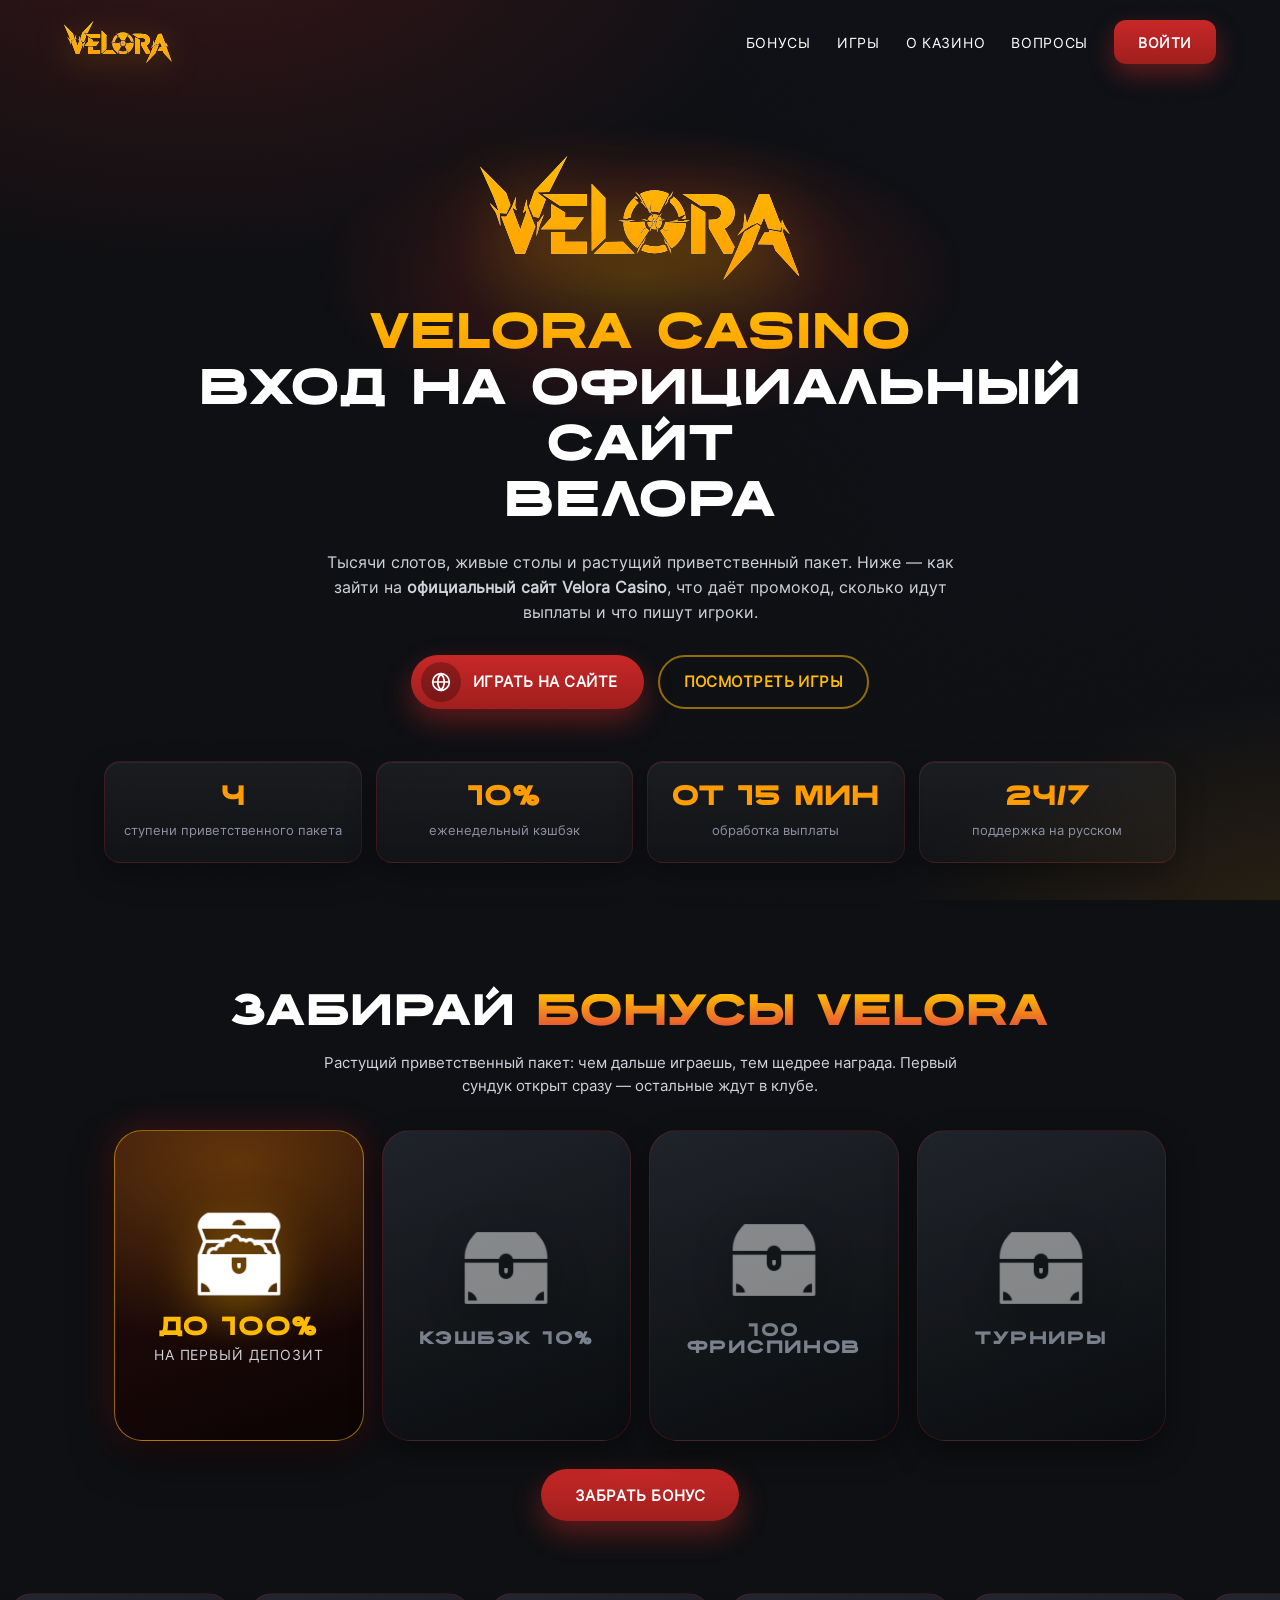
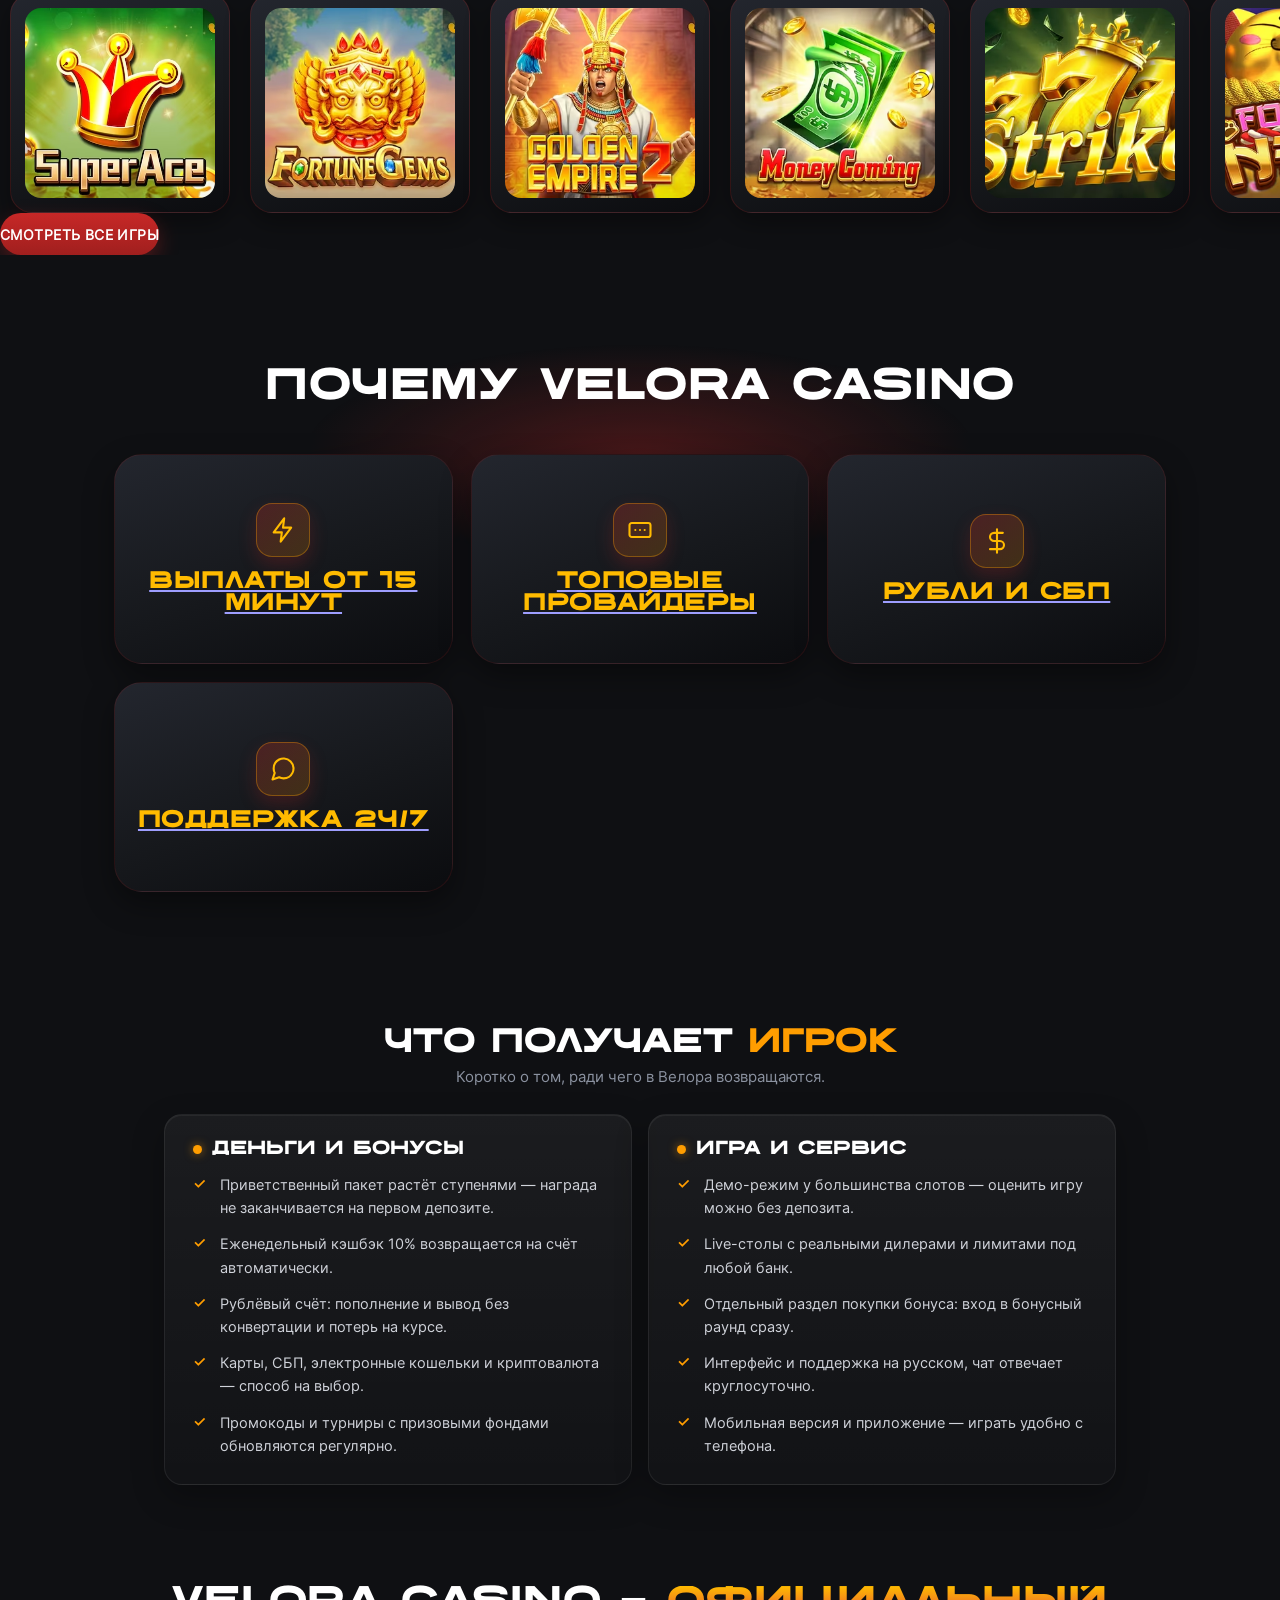
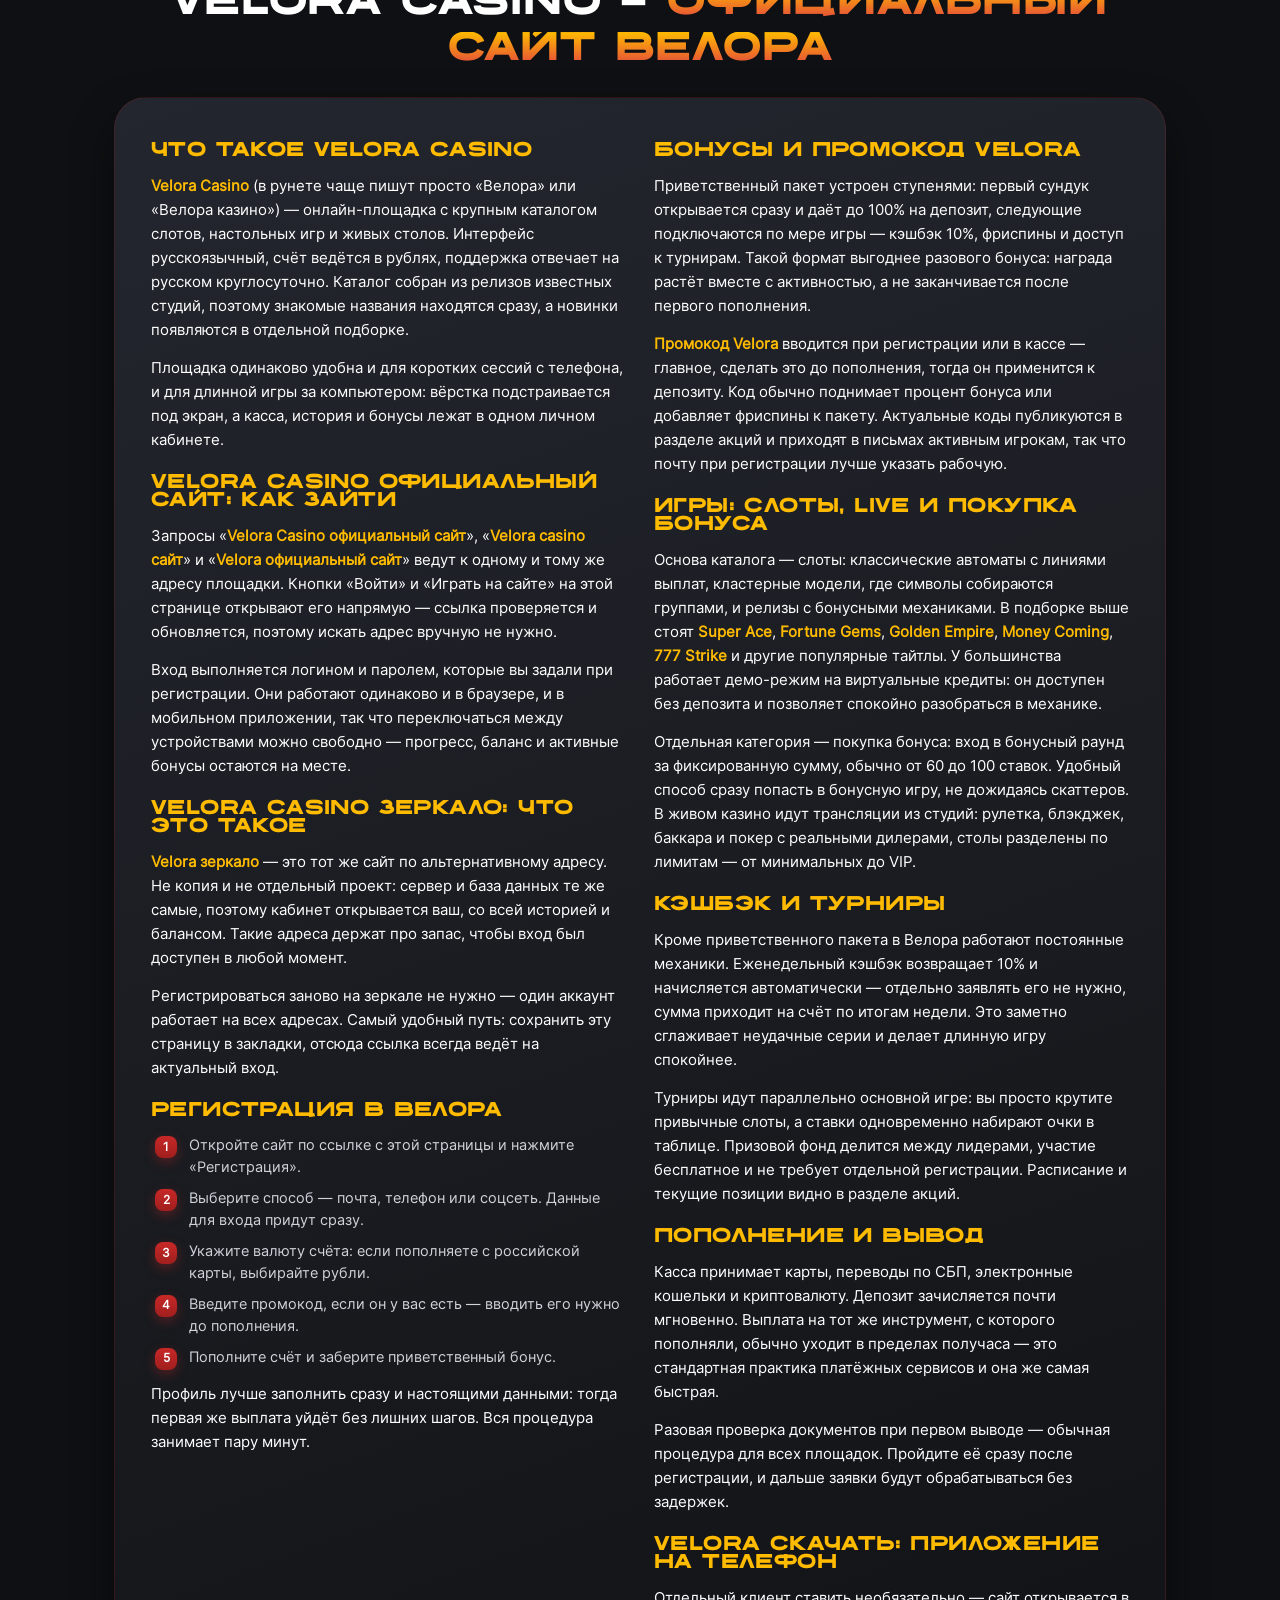
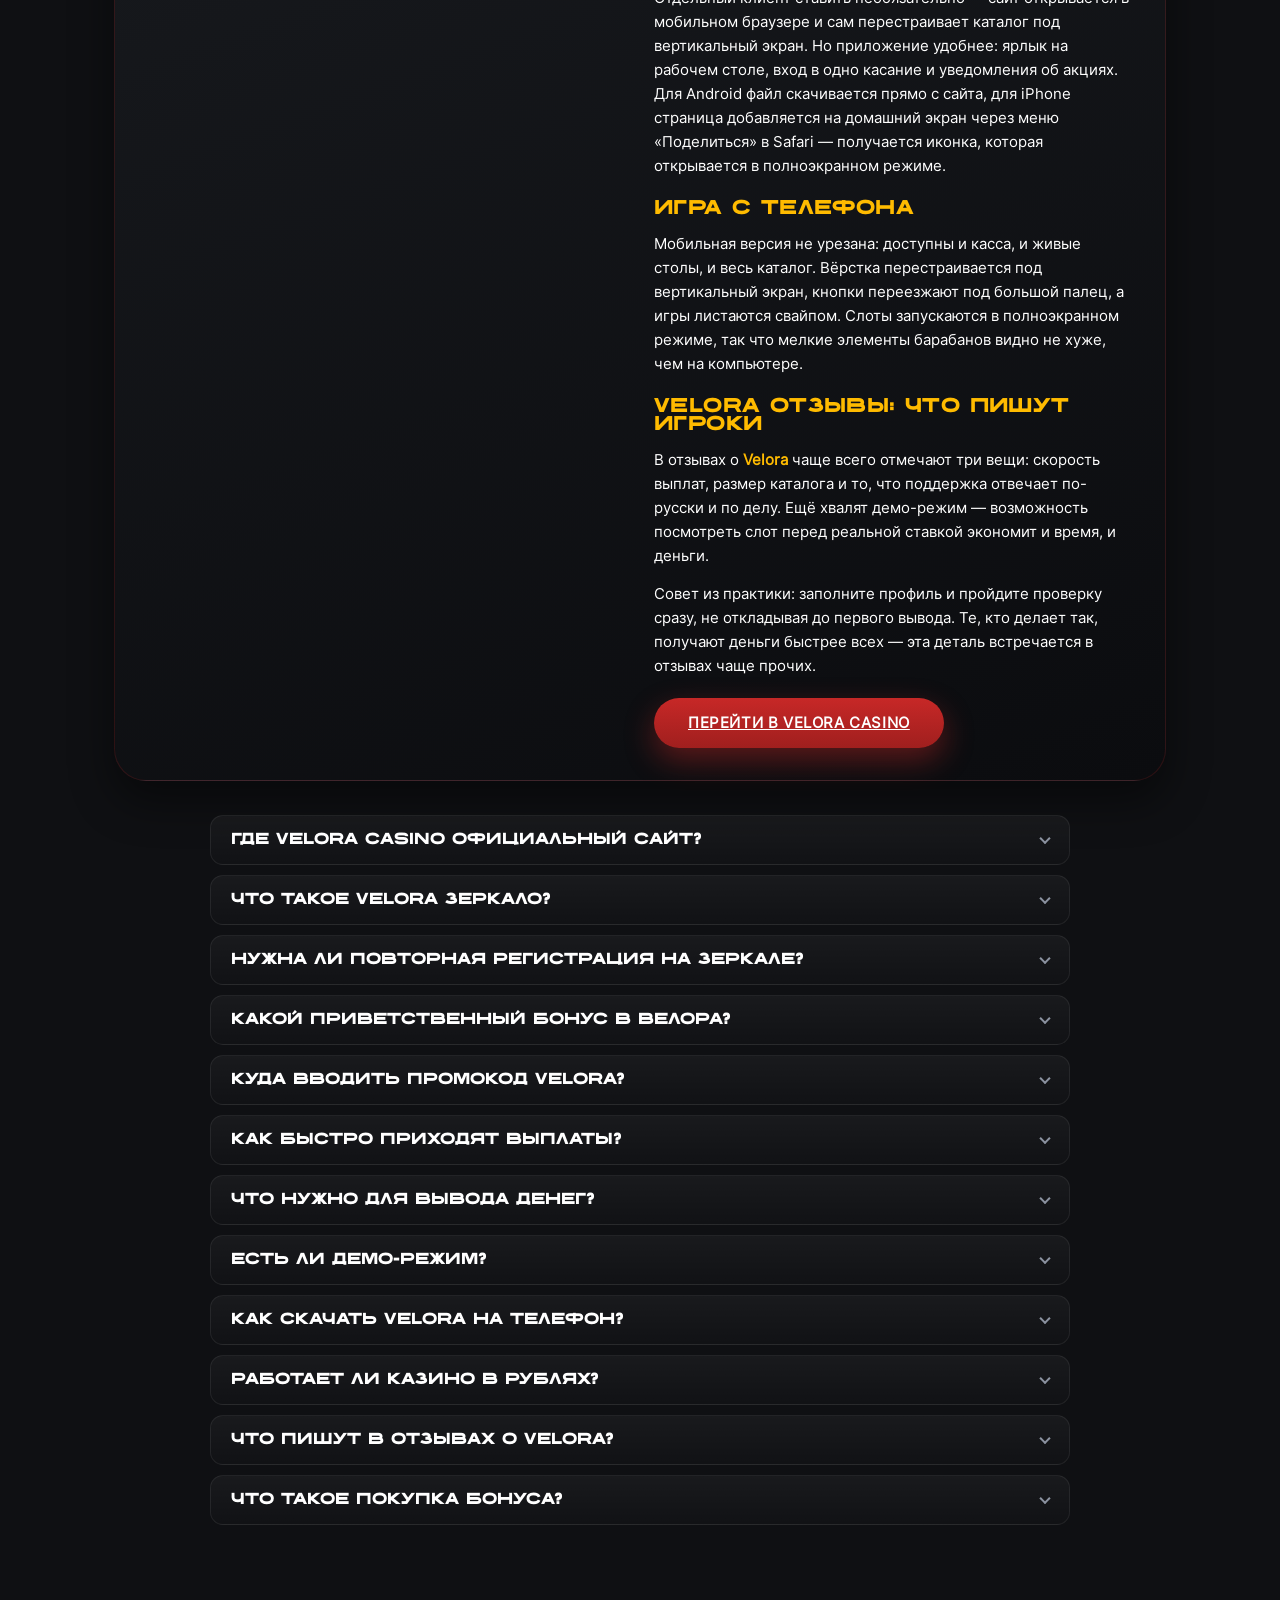
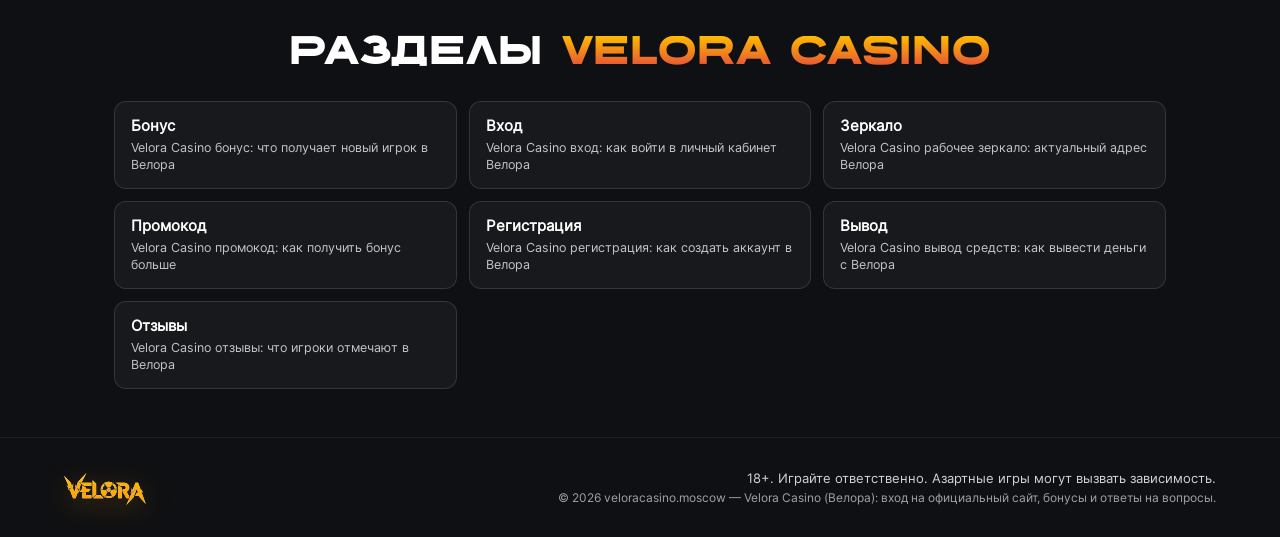
==== commit 83cc43c4: "Разделы Velora: бонус, вход, зеркало, промокод, регистрация, вывод, отзывы; sitemap" ====
--- a/index.html
+++ b/index.html
@@ -35,6 +35,7 @@
   <link rel="stylesheet" href="css/palette-velora.css" />
   <link rel="stylesheet" href="css/style.css" />
   <link rel="stylesheet" href="css/extra.css" />
+  <link rel="stylesheet" href="css/hub.css?v=1" />
 </head>
 <body>
 
@@ -343,6 +344,22 @@
           </div>
         </div>
       </section>
+      <!-- ═══ Разделы ═══ -->
+      <section class="section" id="razdely" aria-labelledby="hub-title">
+        <div class="vl-seo">
+          <h2 class="vl-seo__title" id="hub-title"><span class="vl-seo__title-dark">Разделы </span><span class="vl-seo__title-blue">Velora Casino</span></h2>
+          <div class="hub">
+        <a href="/bonus/" title="Velora Casino бонус: что получает новый игрок в Велора"><strong>Бонус</strong><small>Velora Casino бонус: что получает новый игрок в Велора</small></a>
+        <a href="/vhod/" title="Velora Casino вход: как войти в личный кабинет Велора"><strong>Вход</strong><small>Velora Casino вход: как войти в личный кабинет Велора</small></a>
+        <a href="/zerkalo/" title="Velora Casino рабочее зеркало: актуальный адрес Велора"><strong>Зеркало</strong><small>Velora Casino рабочее зеркало: актуальный адрес Велора</small></a>
+        <a href="/promokod/" title="Velora Casino промокод: как получить бонус больше"><strong>Промокод</strong><small>Velora Casino промокод: как получить бонус больше</small></a>
+        <a href="/registraciya/" title="Velora Casino регистрация: как создать аккаунт в Велора"><strong>Регистрация</strong><small>Velora Casino регистрация: как создать аккаунт в Велора</small></a>
+        <a href="/vyvod/" title="Velora Casino вывод средств: как вывести деньги с Велора"><strong>Вывод</strong><small>Velora Casino вывод средств: как вывести деньги с Велора</small></a>
+        <a href="/otzyvy/" title="Velora Casino отзывы: что игроки отмечают в Велора"><strong>Отзывы</strong><small>Velora Casino отзывы: что игроки отмечают в Велора</small></a>
+          </div>
+        </div>
+      </section>
+
     </main>
 
     <footer class="lb-footer-bar">
--- a/css/hub.css
+++ b/css/hub.css
@@ -0,0 +1,20 @@
+/* Хаб: подстраницы, крошки, сетка разделов */
+.crumbs { display: flex; gap: 8px; align-items: center; margin: 0 0 14px; font-size: 13px; opacity: .8; }
+.crumbs a { color: inherit; text-decoration: none; }
+.vl-seo h1.vl-seo__title { text-align: left; margin-bottom: 14px; }
+.hub-intro p { margin: 0 0 12px; font-size: 16px; line-height: 1.65; max-width: 900px; opacity: .92; }
+.hub-cta { margin: 6px 0 24px; }
+.hub-btn { display: inline-flex; align-items: center; justify-content: center; min-height: 46px; padding: 0 26px; border-radius: 12px;
+  font-weight: 700; text-decoration: none; color: #0b0b0f; background: var(--lb-accent, var(--dm-amber, #f4c04a)); }
+.hub-btn:hover { filter: brightness(1.08); }
+.hub-note { font-size: 12.5px; opacity: .65; margin: 14px 0 6px; }
+.vl-seo__col a { text-decoration: underline; }
+.hub__h2 { text-align: center; margin: 32px 0 14px; }
+.hub { display: grid; grid-template-columns: repeat(3, 1fr); gap: 12px; margin: 0 auto; max-width: 1100px; }
+.hub a { display: block; padding: 14px 16px; border-radius: 12px; text-decoration: none; color: inherit;
+  border: 1px solid rgba(255,255,255,.12); background: rgba(255,255,255,.04); transition: border-color .15s, transform .15s; }
+.hub a:hover { transform: translateY(-1px); border-color: rgba(255,255,255,.35); }
+.hub a strong { display: block; font-weight: 700; font-size: 15px; }
+.hub a small { display: block; margin-top: 4px; font-size: 12.5px; line-height: 1.4; opacity: .75; }
+@media (max-width: 900px) { .hub { grid-template-columns: repeat(2, 1fr); } }
+@media (max-width: 560px) { .hub { grid-template-columns: 1fr; } }
